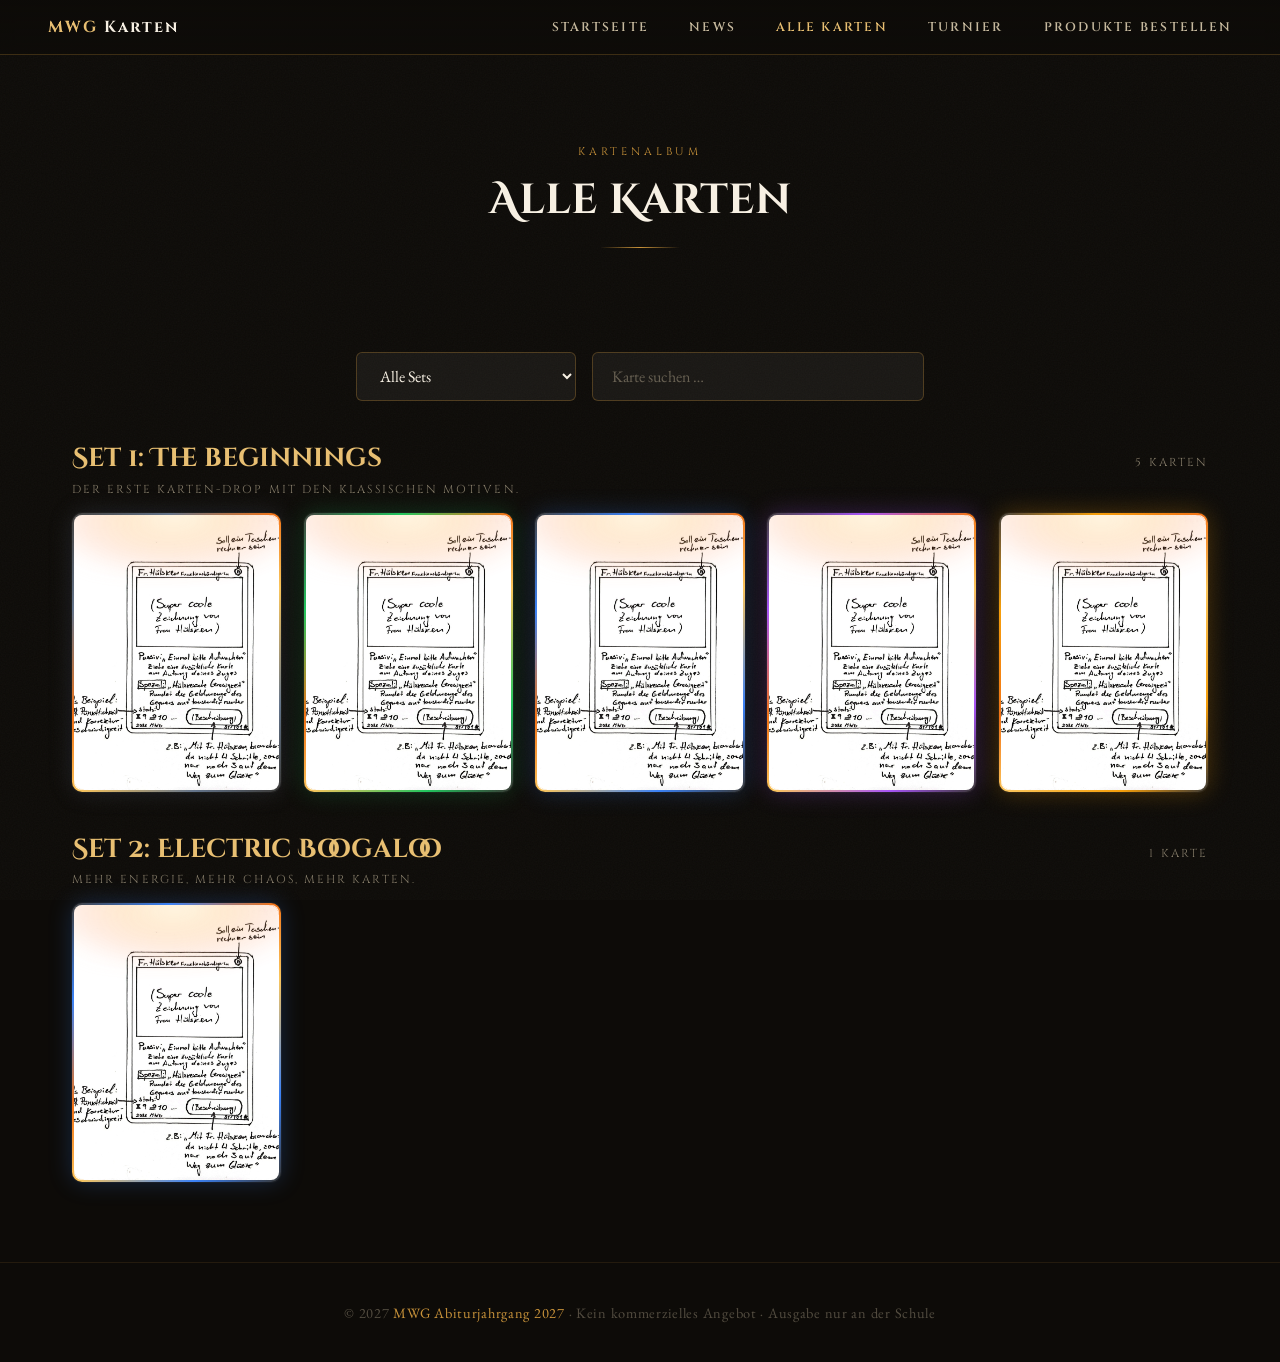
==== cards.html @ cc14313a "Split the page into multiple files" ====
<!DOCTYPE html>
<html lang="de">
<head>
  <meta charset="UTF-8" />
  <meta name="viewport" content="width=device-width, initial-scale=1.0" />
  <title>Alle Karten | Das MWG Sammelkarten-Spiel</title>
  <link rel="preconnect" href="https://fonts.googleapis.com" />
  <link href="https://fonts.googleapis.com/css2?family=Cinzel+Decorative:wght@700;900&family=Cinzel:wght@400;600;700&family=EB+Garamond:ital,wght@0,400;0,500;1,400&display=swap" rel="stylesheet" />
  <link rel="stylesheet" href="site.css" />
</head>
<body data-page="cards">
<nav>
  <a class="nav-logo" href="#" onclick="showPage('home')">MWG <span>Karten</span></a>
  <div class="nav-links">
    <a onclick="showPage('home')" id="nav-home">Startseite</a>
    <a onclick="showPage('news')" id="nav-news">News</a>
    <a onclick="showPage('cards')" id="nav-cards" class="active">Alle Karten</a>
    <a onclick="showPage('tournament')" id="nav-tournament">Turnier</a>
    <a onclick="showPage('order')" id="nav-order">Produkte bestellen</a>
  </div>
</nav>

<div class="page visible" id="page-cards">
  <div class="cards-header">
    <p class="section-label">Kartenalbum</p>
    <h2 class="section-title">Alle Karten</h2>
    <div class="section-rule"></div>
  </div>

  <div class="cards-search-row">
    <select class="cards-filter-select" id="cardCollectionFilter" onchange="filterCards()">
      <option value="all">Alle Sets</option>
    </select>
    <input class="cards-search-input" type="text" id="cardSearch" placeholder="Karte suchen …" oninput="filterCards()" />
  </div>

  <div class="cards-gallery" id="cardsGrid">
    <!-- Cards injected by JS -->
  </div>

  <div class="cards-placeholder" id="cardsPlaceholder" style="display:none;">
    <div class="big-icon">🔍</div>
    <p>Keine Karten gefunden</p>
    <small>Versuch einen anderen Suchbegriff.</small>
  </div>
</div>

<footer>
  <p>© 2027 <span>MWG Abiturjahrgang 2027</span> · Kein kommerzielles Angebot · Ausgabe nur an der Schule</p>
</footer>
<script src="site.js"></script>
</body>
</html>
---- site.css ----
﻿/* ÔöÇÔöÇ CSS Variables ÔöÇÔöÇÔöÇÔöÇÔöÇÔöÇÔöÇÔöÇÔöÇÔöÇÔöÇÔöÇÔöÇÔöÇÔöÇÔöÇÔöÇÔöÇÔöÇÔöÇÔöÇÔöÇÔöÇÔöÇÔöÇÔöÇÔöÇÔöÇÔöÇÔöÇÔöÇÔöÇÔöÇÔöÇÔöÇ */
    :root {
      --gold:        #c9933a;
      --gold-light:  #e8bf72;
      --gold-pale:   #f5e6c4;
      --ink:         #0d0b08;
      --parchment:   #f7f0e3;
      --parchment-2: #ede3cc;
      --crimson:     #7a1a2e;
      --forest:      #1a3d2b;
      --slate:       #2c2a26;
      --shadow:      rgba(13,11,8,.55);
      --radius:      6px;
      --tournament-box-width: clamp(230px, 26vw, 340px);
    }

    /* ÔöÇÔöÇ Reset ÔöÇÔöÇÔöÇÔöÇÔöÇÔöÇÔöÇÔöÇÔöÇÔöÇÔöÇÔöÇÔöÇÔöÇÔöÇÔöÇÔöÇÔöÇÔöÇÔöÇÔöÇÔöÇÔöÇÔöÇÔöÇÔöÇÔöÇÔöÇÔöÇÔöÇÔöÇÔöÇÔöÇÔöÇÔöÇÔöÇÔöÇÔöÇÔöÇÔöÇÔöÇÔöÇÔöÇ */
    *, *::before, *::after { box-sizing: border-box; margin: 0; padding: 0; }
    html { scroll-behavior: smooth; }
    body {
      font-family: 'EB Garamond', Georgia, serif;
      background: var(--ink);
      color: var(--parchment);
      overflow-x: hidden;
      min-height: 100vh;
    }

    /* ÔöÇÔöÇ Noise texture overlay ÔöÇÔöÇÔöÇÔöÇÔöÇÔöÇÔöÇÔöÇÔöÇÔöÇÔöÇÔöÇÔöÇÔöÇÔöÇÔöÇÔöÇÔöÇÔöÇÔöÇÔöÇÔöÇÔöÇÔöÇÔöÇÔöÇÔöÇ */
    body::before {
      content: '';
      position: fixed; inset: 0; z-index: 0;
      background-image: url("data:image/svg+xml,%3Csvg xmlns='http://www.w3.org/2000/svg' width='300' height='300'%3E%3Cfilter id='n'%3E%3CfeTurbulence type='fractalNoise' baseFrequency='.75' numOctaves='4' stitchTiles='stitch'/%3E%3C/filter%3E%3Crect width='300' height='300' filter='url(%23n)' opacity='.035'/%3E%3C/svg%3E");
      pointer-events: none;
    }

    /* ÔöÇÔöÇ Nav ÔöÇÔöÇÔöÇÔöÇÔöÇÔöÇÔöÇÔöÇÔöÇÔöÇÔöÇÔöÇÔöÇÔöÇÔöÇÔöÇÔöÇÔöÇÔöÇÔöÇÔöÇÔöÇÔöÇÔöÇÔöÇÔöÇÔöÇÔöÇÔöÇÔöÇÔöÇÔöÇÔöÇÔöÇÔöÇÔöÇÔöÇÔöÇÔöÇÔöÇÔöÇÔöÇÔöÇÔöÇÔöÇ */
    nav {
      position: fixed; top: 0; left: 0; right: 0; z-index: 100;
      display: flex; align-items: center; justify-content: space-between;
      padding: 1rem 3rem;
      background: linear-gradient(to bottom, rgba(13,11,8,.96), rgba(13,11,8,.7));
      backdrop-filter: blur(8px);
      border-bottom: 1px solid rgba(201,147,58,.25);
    }
    .nav-logo {
      font-family: 'Cinzel', serif;
      font-size: 1rem; font-weight: 700;
      color: var(--gold-light);
      letter-spacing: .12em;
      text-decoration: none;
    }
    .nav-logo span { color: var(--parchment); }
    .nav-links { display: flex; gap: 2.5rem; }
    .nav-links a {
      font-family: 'Cinzel', serif;
      font-size: .78rem; font-weight: 600;
      letter-spacing: .18em; text-transform: uppercase;
      color: var(--gold-pale);
      text-decoration: none;
      opacity: .8;
      transition: opacity .2s, color .2s;
      cursor: pointer;
    }
    .nav-links a:hover, .nav-links a.active { opacity: 1; color: var(--gold-light); }

    /* ÔöÇÔöÇ Pages ÔöÇÔöÇÔöÇÔöÇÔöÇÔöÇÔöÇÔöÇÔöÇÔöÇÔöÇÔöÇÔöÇÔöÇÔöÇÔöÇÔöÇÔöÇÔöÇÔöÇÔöÇÔöÇÔöÇÔöÇÔöÇÔöÇÔöÇÔöÇÔöÇÔöÇÔöÇÔöÇÔöÇÔöÇÔöÇÔöÇÔöÇÔöÇÔöÇÔöÇÔöÇÔöÇÔöÇ */
    .page { display: none; min-height: 100vh; padding-top: 80px; position: relative; z-index: 1; }
    .page.visible { display: block; }

    /* ÔòÉÔòÉ HOME PAGE ÔòÉÔòÉÔòÉÔòÉÔòÉÔòÉÔòÉÔòÉÔòÉÔòÉÔòÉÔòÉÔòÉÔòÉÔòÉÔòÉÔòÉÔòÉÔòÉÔòÉÔòÉÔòÉÔòÉÔòÉÔòÉÔòÉÔòÉÔòÉÔòÉÔòÉÔòÉÔòÉÔòÉÔòÉÔòÉÔòÉÔòÉÔòÉÔòÉÔòÉ */

    /* Hero */
    .hero {
      position: relative;
      min-height: 92vh;
      display: flex; flex-direction: column;
      align-items: center; justify-content: center;
      text-align: center;
      padding: 4rem 2rem 6rem;
      overflow: hidden;
    }
    .hero-bg {
      position: absolute; inset: 0;
      background:
        radial-gradient(ellipse 80% 60% at 50% 40%, rgba(122,26,46,.28) 0%, transparent 70%),
        radial-gradient(ellipse 60% 80% at 20% 80%, rgba(26,61,43,.3) 0%, transparent 60%),
        radial-gradient(ellipse 50% 50% at 80% 20%, rgba(201,147,58,.12) 0%, transparent 55%),
        linear-gradient(160deg, #0f0d0a 0%, #1a1510 50%, #0a0c0f 100%);
    }
    .hero-ornament {
      position: absolute;
      width: 600px; height: 600px;
      border: 1px solid rgba(201,147,58,.08);
      border-radius: 50%;
      top: 50%; left: 50%;
      transform: translate(-50%,-50%);
      animation: spin 60s linear infinite;
    }
    .hero-ornament::after {
      content: '';
      position: absolute; inset: 30px;
      border: 1px solid rgba(201,147,58,.05);
      border-radius: 50%;
      animation: spin 40s linear infinite reverse;
    }
    @keyframes spin { to { transform: translate(-50%,-50%) rotate(360deg); } }

    .hero-content { position: relative; z-index: 2; max-width: 820px; }
    .hero-eyebrow {
      font-family: 'Cinzel', serif;
      font-size: .72rem; letter-spacing: .35em; text-transform: uppercase;
      color: var(--gold);
      margin-bottom: 1.5rem;
      opacity: 0; animation: fadeUp .8s .2s forwards;
    }
    .hero-title {
      font-family: 'Cinzel Decorative', serif;
      font-size: clamp(2.4rem, 6vw, 4.8rem);
      font-weight: 900;
      line-height: 1.1;
      color: var(--parchment);
      text-shadow: 0 2px 40px rgba(201,147,58,.35);
      opacity: 0; animation: fadeUp .9s .4s forwards;
    }
    .hero-title em {
      font-style: normal;
      background: linear-gradient(135deg, var(--gold) 0%, var(--gold-light) 50%, var(--gold) 100%);
      -webkit-background-clip: text; -webkit-text-fill-color: transparent;
      background-clip: text;
    }
    .hero-divider {
      width: 120px; height: 1px;
      background: linear-gradient(to right, transparent, var(--gold), transparent);
      margin: 1.8rem auto;
      opacity: 0; animation: fadeUp .7s .6s forwards;
    }
    .hero-sub {
      font-size: clamp(1.1rem, 2vw, 1.35rem);
      line-height: 1.75;
      color: var(--gold-pale);
      opacity: 0; animation: fadeUp .8s .75s forwards;
      max-width: 600px; margin: 0 auto;
    }
    .hero-cta-row {
      display: flex; gap: 1.2rem; justify-content: center; flex-wrap: wrap;
      margin-top: 2.8rem;
      opacity: 0; animation: fadeUp .8s .95s forwards;
    }

    @keyframes fadeUp {
      from { opacity: 0; transform: translateY(22px); }
      to   { opacity: 1; transform: translateY(0); }
    }

    /* Buttons */
    .btn {
      font-family: 'Cinzel', serif;
      font-size: .78rem; letter-spacing: .18em; text-transform: uppercase;
      font-weight: 700;
      padding: .9rem 2.2rem;
      border: none; cursor: pointer;
      border-radius: var(--radius);
      text-decoration: none;
      transition: transform .2s, box-shadow .2s, background .2s;
      display: inline-flex; align-items: center; gap: .5rem;
    }
    .btn-primary {
      background: linear-gradient(135deg, var(--gold) 0%, #a8762a 100%);
      color: var(--ink);
      box-shadow: 0 4px 20px rgba(201,147,58,.4);
    }
    .btn-primary:hover {
      transform: translateY(-2px);
      box-shadow: 0 8px 32px rgba(201,147,58,.55);
      background: linear-gradient(135deg, var(--gold-light) 0%, var(--gold) 100%);
    }
    .btn-outline {
      background: transparent;
      color: var(--gold-pale);
      border: 1px solid rgba(201,147,58,.45);
      box-shadow: inset 0 0 0 0 rgba(201,147,58,.1);
    }
    .btn-outline:hover {
      transform: translateY(-2px);
      border-color: var(--gold);
      color: var(--gold-light);
      box-shadow: 0 4px 16px rgba(201,147,58,.2);
    }

    /* Feature cards */
    .section { padding: 6rem 2rem; max-width: 1100px; margin: 0 auto; }
    .section-label {
      font-family: 'Cinzel', serif;
      font-size: .68rem; letter-spacing: .35em; text-transform: uppercase;
      color: var(--gold); margin-bottom: .8rem; text-align: center;
    }
    .section-title {
      font-family: 'Cinzel Decorative', serif;
      font-size: clamp(1.6rem, 3.5vw, 2.6rem);
      text-align: center; color: var(--parchment);
      margin-bottom: .5rem;
    }
    .section-rule {
      width: 80px; height: 1px;
      background: linear-gradient(to right, transparent, var(--gold), transparent);
      margin: 1.2rem auto 3rem;
    }

    .features-grid {
      display: grid;
      grid-template-columns: repeat(auto-fit, minmax(260px, 1fr));
      gap: 1.5rem;
    }
    .feature-card {
      background: linear-gradient(145deg, rgba(255,255,255,.04), rgba(255,255,255,.01));
      border: 1px solid rgba(201,147,58,.15);
      border-radius: 10px;
      padding: 2rem 1.8rem;
      transition: border-color .3s, transform .3s, box-shadow .3s;
    }
    .feature-card:hover {
      border-color: rgba(201,147,58,.4);
      transform: translateY(-4px);
      box-shadow: 0 12px 40px rgba(0,0,0,.4);
    }
    .feature-icon {
      font-size: 2rem; margin-bottom: 1rem;
    }
    .feature-card h3 {
      font-family: 'Cinzel', serif;
      font-size: 1rem; font-weight: 700;
      color: var(--gold-light);
      margin-bottom: .6rem; letter-spacing: .04em;
    }
    .feature-card p {
      font-size: 1rem; line-height: 1.7;
      color: rgba(245,230,196,.75);
    }

    /* About strip */
    .about-strip {
      background: linear-gradient(135deg, rgba(122,26,46,.15), rgba(26,61,43,.15));
      border-top: 1px solid rgba(201,147,58,.12);
      border-bottom: 1px solid rgba(201,147,58,.12);
      padding: 5rem 2rem;
    }
    .about-inner {
      max-width: 820px; margin: 0 auto; text-align: center;
    }
    .about-inner p {
      font-size: 1.2rem; line-height: 1.85;
      color: var(--gold-pale);
      margin-bottom: 1.2rem;
    }
    .about-inner p strong {
      color: var(--gold-light); font-weight: 500;
    }

    /* News teaser */
    .news-teaser {
      max-width: 1100px;
      margin: 0 auto;
      padding: 1rem 2rem 1.75rem;
    }
    .news-teaser-card {
      border: 1px solid rgba(201,147,58,.18);
      border-radius: 18px;
      background: linear-gradient(135deg, rgba(255,255,255,.05), rgba(255,255,255,.02));
      box-shadow: 0 18px 44px rgba(0,0,0,.22);
      padding: 1.4rem 1.35rem;
      display: grid;
      gap: .85rem;
    }
    .news-teaser-head {
      display: flex;
      justify-content: space-between;
      gap: 1rem;
      align-items: baseline;
      flex-wrap: wrap;
    }
    .news-teaser-kicker,
    .news-post-kicker {
      font-family: 'Cinzel', serif;
      font-size: .68rem;
      letter-spacing: .32em;
      text-transform: uppercase;
      color: var(--gold);
    }
    .news-teaser-title,
    .news-page-title {
      font-family: 'Cinzel Decorative', serif;
      color: var(--gold-light);
      font-size: clamp(1.2rem, 2vw, 1.9rem);
    }
    .news-teaser-summary,
    .news-post-excerpt {
      color: rgba(245,230,196,.72);
      line-height: 1.7;
      font-size: 1rem;
    }

    /* News page */
    .news-page {
      max-width: 1100px;
      margin: 0 auto;
      padding: 4rem 2rem 6rem;
    }

    #page-home .section:first-of-type {
      padding-top: 3rem;
    }
    .news-page-intro {
      max-width: 760px;
      margin: 0 auto 1.5rem;
      text-align: center;
      color: rgba(245,230,196,.74);
      font-size: 1.08rem;
      line-height: 1.75;
    }
    .news-grid {
      display: grid;
      gap: 1.25rem;
    }
    .news-article {
      background: linear-gradient(155deg, rgba(13,11,8,.98), rgba(26,21,16,.94));
      border: 1px solid rgba(201,147,58,.18);
      border-radius: 18px;
      padding: 1.35rem;
      box-shadow: 0 18px 50px rgba(0,0,0,.28);
      display: grid;
      gap: .9rem;
    }
    .news-article-header {
      display: flex;
      justify-content: space-between;
      gap: 1rem;
      flex-wrap: wrap;
      align-items: baseline;
    }
    .news-article-title {
      font-family: 'Cinzel Decorative', serif;
      color: var(--gold-light);
      font-size: clamp(1.3rem, 2.2vw, 2rem);
    }
    .news-article-meta {
      font-family: 'Cinzel', serif;
      font-size: .68rem;
      letter-spacing: .18em;
      text-transform: uppercase;
      color: rgba(245,230,196,.5);
    }
    .news-article-body {
      color: rgba(245,230,196,.86);
      line-height: 1.8;
      font-size: 1.04rem;
    }
    .news-article-body h1,
    .news-article-body h2,
    .news-article-body h3,
    .news-article-body h4 {
      font-family: 'Cinzel', serif;
      color: var(--gold-light);
      margin: 1rem 0 .45rem;
      line-height: 1.25;
    }
    .news-article-body h1 { font-size: 1.8rem; }
    .news-article-body h2 { font-size: 1.45rem; }
    .news-article-body h3 { font-size: 1.2rem; }
    .news-article-body p { margin: .75rem 0; }
    .news-article-body ul,
    .news-article-body ol {
      margin: .75rem 0 .75rem 1.4rem;
      padding-left: .3rem;
    }
    .news-article-body li { margin: .35rem 0; }
    .news-article-body a { color: var(--gold-light); }
    .news-article-body blockquote {
      margin: 1rem 0;
      padding: .85rem 1rem;
      border-left: 3px solid var(--gold);
      background: rgba(255,255,255,.04);
      color: rgba(245,230,196,.82);
    }
    .news-article-body pre {
      margin: 1rem 0;
      padding: 1rem;
      overflow-x: auto;
      border-radius: 12px;
      background: rgba(0,0,0,.34);
      border: 1px solid rgba(201,147,58,.16);
    }
    .news-article-body code {
      font-family: 'Courier New', monospace;
      font-size: .95em;
      color: #ffd98f;
    }
    .news-article-body pre code { color: inherit; }
    .news-empty {
      text-align: center;
      padding: 3rem 1rem;
      color: rgba(245,230,196,.45);
    }
    .news-empty .big-icon { font-size: 3.5rem; margin-bottom: .85rem; }
    .news-empty p {
      font-family: 'Cinzel', serif;
      font-size: .85rem;
      letter-spacing: .15em;
      text-transform: uppercase;
    }

    /* Booster preview */
    .booster-preview {
      display: flex; align-items: center; justify-content: center; gap: 3rem;
      flex-wrap: wrap; margin-top: 2rem;
    }
    .booster-card-preview {
      width: 120px; height: 168px;
      border-radius: 10px;
      background: linear-gradient(145deg, #1e1a14, #2a2318);
      border: 2px solid var(--gold);
      box-shadow: 0 8px 32px rgba(201,147,58,.25), 0 2px 8px rgba(0,0,0,.6);
      display: flex; flex-direction: column;
      align-items: center; justify-content: center;
      position: relative; overflow: hidden;
      transition: transform .3s;
    }
    .booster-card-preview:hover { transform: rotate(-3deg) scale(1.06); }
    .booster-card-preview:nth-child(2) { transform: rotate(2deg); }
    .booster-card-preview:nth-child(2):hover { transform: rotate(-1deg) scale(1.06); }
    .booster-card-preview:nth-child(3) { transform: rotate(-1.5deg); }
    .booster-card-preview:nth-child(3):hover { transform: rotate(2deg) scale(1.06); }
    .card-shine {
      position: absolute; inset: 0;
      background: linear-gradient(135deg, rgba(201,147,58,.08) 0%, transparent 50%, rgba(201,147,58,.06) 100%);
    }
    .card-symbol { font-size: 2.8rem; z-index: 1; }
    .card-label {
      font-family: 'Cinzel', serif;
      font-size: .55rem; letter-spacing: .15em; text-transform: uppercase;
      color: var(--gold); z-index: 1; margin-top: .5rem;
    }
    .card-corner {
      position: absolute; top: 8px; left: 10px;
      font-family: 'Cinzel', serif; font-size: .6rem;
      color: var(--gold-light);
    }

    /* ÔòÉÔòÉ CARDS PAGE ÔòÉÔòÉÔòÉÔòÉÔòÉÔòÉÔòÉÔòÉÔòÉÔòÉÔòÉÔòÉÔòÉÔòÉÔòÉÔòÉÔòÉÔòÉÔòÉÔòÉÔòÉÔòÉÔòÉÔòÉÔòÉÔòÉÔòÉÔòÉÔòÉÔòÉÔòÉÔòÉÔòÉÔòÉÔòÉÔòÉÔòÉÔòÉ */
    .cards-header {
      text-align: center; padding: 4rem 2rem 2rem;
    }
    .cards-search-row {
      display: flex; justify-content: center; gap: 1rem;
      margin: 1.5rem auto 2.5rem; flex-wrap: wrap; max-width: 600px; padding: 0 1rem;
    }
    .cards-filter-select {
      min-width: 220px;
      background: rgba(255,255,255,.05);
      border: 1px solid rgba(201,147,58,.3);
      border-radius: var(--radius);
      color: var(--parchment);
      font-family: 'EB Garamond', serif;
      font-size: 1rem;
      padding: .75rem 1.2rem;
      outline: none;
      transition: border-color .2s;
    }
    .cards-filter-select:focus { border-color: var(--gold); }
    .cards-filter-select option { background: #1a1510; color: var(--parchment); }

    .cards-gallery {
      display: grid;
      gap: 2.5rem;
      padding: 0 2rem 5rem;
      max-width: 1200px; margin: 0 auto;
    }

    .card-collection {
      display: grid;
      gap: 1rem;
    }

    .card-collection-header {
      display: flex;
      justify-content: space-between;
      gap: 1rem;
      align-items: baseline;
      flex-wrap: wrap;
    }

    .card-collection-title {
      font-family: 'Cinzel Decorative', serif;
      font-size: clamp(1.25rem, 2vw, 1.8rem);
      color: var(--gold-light);
    }

    .card-collection-count {
      font-family: 'Cinzel', serif;
      font-size: .72rem;
      letter-spacing: .18em;
      text-transform: uppercase;
      color: rgba(245,230,196,.5);
    }

    .card-collection-grid {
      display: grid;
      grid-template-columns: repeat(auto-fill, minmax(180px, 1fr));
      gap: 1.4rem;
    }

    /* ÔòÉÔòÉ TOURNAMENT PAGE ÔòÉÔòÉÔòÉÔòÉÔòÉÔòÉÔòÉÔòÉÔòÉÔòÉÔòÉÔòÉÔòÉÔòÉÔòÉÔòÉÔòÉÔòÉÔòÉÔòÉÔòÉÔòÉÔòÉÔòÉÔòÉÔòÉÔòÉÔòÉÔòÉÔòÉÔòÉÔòÉ */
    .tournament-page {
      max-width: 1200px;
      margin: 0 auto;
      padding: 4rem 2rem 6rem;
    }

    .tournament-description {
      text-align: center;
      font-size: 1.15rem;
      line-height: 1.7;
      color: rgba(245,230,196,.78);
      max-width: 760px;
      margin: 0 auto 1.4rem;
    }

    .tournament-coming-soon {
      width: fit-content;
      margin: 0 auto 1.35rem;
      padding: .55rem 1rem;
      border-radius: 999px;
      border: 1px solid rgba(201,147,58,.32);
      background: linear-gradient(135deg, rgba(122,26,46,.22), rgba(201,147,58,.18));
      color: var(--gold-pale);
      font-family: 'Cinzel', serif;
      font-size: .72rem;
      letter-spacing: .22em;
      text-transform: uppercase;
      box-shadow: 0 0 24px rgba(201,147,58,.14);
    }

    .tournament-prize-ladder {
      margin: 0 auto 1.8rem;
      padding: 1rem;
      width: 100%;
      box-sizing: border-box;
      border-radius: 18px;
      border: 1px solid rgba(201,147,58,.18);
      background: linear-gradient(135deg, rgba(255,255,255,.05), rgba(255,255,255,.02));
      box-shadow: 0 18px 44px rgba(0,0,0,.22);
    }

    .tournament-prize-title {
      font-family: 'Cinzel', serif;
      font-size: .72rem;
      letter-spacing: .24em;
      text-transform: uppercase;
      color: var(--gold);
      margin-bottom: .85rem;
      text-align: center;
    }

    .tournament-prize-grid {
      display: grid;
      grid-template-columns: repeat(auto-fit, minmax(var(--tournament-box-width), 1fr));
      gap: .75rem;
      justify-items: center;
    }

    .tournament-prize-card {
      position: relative;
      box-sizing: border-box;
      width: 100%;
      max-width: var(--tournament-box-width);
      padding: .8rem .9rem;
      border-radius: 14px;
      border: 1px solid rgba(201,147,58,.18);
      background:
        radial-gradient(circle at top right, rgba(255,201,94,.16), transparent 48%),
        linear-gradient(155deg, rgba(13,11,8,.95), rgba(26,21,16,.92));
      box-shadow: inset 0 0 0 1px rgba(255,255,255,.03);
    }

    .tournament-prize-card::after {
      content: '';
      position: absolute;
      inset: 0;
      border-radius: inherit;
      pointer-events: none;
      background: linear-gradient(135deg, rgba(255,255,255,.08), transparent 35%, rgba(255,120,20,.16));
      opacity: .7;
    }

    .tournament-prize-place {
      position: relative;
      z-index: 1;
      font-family: 'Cinzel', serif;
      font-size: .62rem;
      letter-spacing: .18em;
      text-transform: uppercase;
      color: rgba(245,230,196,.55);
      margin-bottom: .45rem;
    }

    .tournament-prize-reward {
      position: relative;
      z-index: 1;
      color: var(--gold-light);
      font-size: 1rem;
      line-height: 1.45;
    }

    .tournament-graphic {
      position: relative;
      margin: 0 auto 1.8rem;
      padding: 1rem;
      border-radius: 18px;
      border: 1px solid rgba(201,147,58,.18);
      background: linear-gradient(135deg, rgba(255,255,255,.04), rgba(255,255,255,.015));
      overflow: auto;
      box-shadow: 0 18px 44px rgba(0,0,0,.22);
    }

    /* Bracket layout */
    .bracket-wrapper { padding: .6rem 0; }
    .bracket-columns { display: grid; grid-auto-flow: column; grid-auto-columns: minmax(var(--tournament-box-width), 1fr); gap: 1rem; align-items: start; }
    .bracket-column { display: flex; flex-direction: column; gap: 1rem; }
    .bracket-column .tournament-graphic-stage-label { margin-bottom: .4rem; display:block; }
    .bracket-match { position: relative; background: linear-gradient(155deg, rgba(13,11,8,.96), rgba(26,21,16,.96)); border: 1px solid rgba(201,147,58,.12); border-radius: 10px; padding: .45rem; box-sizing: border-box; width: 100%; max-width: var(--tournament-box-width); }
    .bracket-match-label { font-size: .68rem; color: rgba(245,230,196,.45); margin-bottom: .35rem; }
    .bracket-team { display:flex; justify-content:space-between; gap: .6rem; padding: .28rem .4rem; border-top: 1px dashed rgba(255,255,255,.03); }
    .bracket-team:first-of-type { border-top: none; }
    .bracket-team span:first-child { color: var(--gold-pale); }
    .bracket-team span:last-child { color: rgba(245,230,196,.45); font-size:.78rem; }
    /* simple connector line to next column */
    .bracket-column:not(:last-child) .bracket-match::after { content: ''; position: absolute; right: -24px; top: 50%; transform: translateY(-50%); width: 20px; height: 2px; background: rgba(255,201,94,.45); }

    /* enforce uniform width for matches in stage lists as well */
    .tournament-match, .bracket-match { box-sizing: border-box; width: 100%; max-width: var(--tournament-box-width); }

    .tournament-graphic svg {
      display: block;
      min-width: 920px;
      width: 100%;
      height: auto;
    }

    .tournament-graphic-stage-label {
      font-family: 'Cinzel', serif;
      font-size: 11px;
      letter-spacing: .2em;
      text-transform: uppercase;
      fill: rgba(245,230,196,.75);
    }

    .tournament-graphic-node {
      fill: rgba(13,11,8,.95);
      stroke: rgba(201,147,58,.35);
      stroke-width: 1.5;
    }

    .tournament-graphic-node--final {
      fill: rgba(122,26,46,.22);
      stroke: rgba(255,201,94,.55);
    }

    .tournament-graphic-node-title {
      font-family: 'Cinzel Decorative', serif;
      font-size: 13px;
      fill: var(--gold-light);
    }

    .tournament-graphic-node-subtitle {
      font-family: 'EB Garamond', serif;
      font-size: 11px;
      fill: rgba(245,230,196,.72);
    }

    .tournament-graphic-link {
      stroke: rgba(255,201,94,.65);
      stroke-width: 2.5;
      fill: none;
    }

    .tournament-graphic-glow {
      stroke: rgba(255,160,42,.28);
      stroke-width: 8;
      fill: none;
      filter: blur(1px);
    }

    .tournament-graphic-track {
      stroke: rgba(255,255,255,.06);
      stroke-width: 1;
    }

    .tournament-board {
      display: grid;
      gap: 1rem;
      padding-bottom: .4rem;
    }

    .tournament-board::-webkit-scrollbar { height: 10px; }
    .tournament-board::-webkit-scrollbar-track { background: rgba(255,255,255,.05); border-radius: 999px; }
    .tournament-board::-webkit-scrollbar-thumb { background: rgba(201,147,58,.45); border-radius: 999px; }

    .tournament-stage {
      position: relative;
      background: linear-gradient(155deg, rgba(13,11,8,.98), rgba(26,21,16,.94));
      border: 1px solid rgba(201,147,58,.2);
      border-radius: 16px;
      padding: 1.15rem;
      box-shadow: 0 18px 50px rgba(0,0,0,.32);
      display: grid;
      gap: .95rem;
    }

    .tournament-stage::before {
      content: '';
      position: absolute;
      inset: 0;
      border-radius: inherit;
      padding: 1px;
      background: linear-gradient(135deg, rgba(255,255,255,.18), rgba(255,255,255,0) 30%, rgba(255,122,24,.55) 60%, rgba(255,255,255,.12));
      -webkit-mask: linear-gradient(#fff 0 0) padding-box, linear-gradient(#fff 0 0);
      mask: linear-gradient(#fff 0 0) padding-box, linear-gradient(#fff 0 0);
      -webkit-mask-composite: xor;
      mask-composite: exclude;
      pointer-events: none;
      opacity: .9;
    }

    .tournament-stage-header {
      display: flex;
      justify-content: space-between;
      gap: 1rem;
      align-items: flex-start;
    }

    .tournament-stage-kicker {
      font-family: 'Cinzel', serif;
      font-size: .68rem;
      letter-spacing: .28em;
      text-transform: uppercase;
      color: var(--gold);
      margin-bottom: .4rem;
    }

    .tournament-stage-title {
      font-family: 'Cinzel Decorative', serif;
      font-size: clamp(1.2rem, 2vw, 1.7rem);
      color: var(--gold-light);
    }

    .tournament-stage-pill {
      flex-shrink: 0;
      align-self: center;
      padding: .32rem .62rem;
      border-radius: 999px;
      border: 1px solid rgba(201,147,58,.26);
      background: rgba(255,255,255,.04);
      color: var(--gold-pale);
      font-family: 'Cinzel', serif;
      font-size: .62rem;
      letter-spacing: .16em;
      text-transform: uppercase;
    }

    .tournament-stage-grid {
      display: grid;
      grid-template-columns: repeat(auto-fit, minmax(240px, 1fr));
      gap: 1rem;
    }

    .tournament-stage-description {
      font-size: 1rem;
      line-height: 1.65;
      color: rgba(245,230,196,.68);
    }

    .tournament-participants {
      display: flex;
      flex-wrap: wrap;
      gap: .45rem;
    }

    .tournament-participant {
      border: 1px solid rgba(201,147,58,.2);
      border-radius: 999px;
      padding: .3rem .7rem;
      background: rgba(255,255,255,.03);
      color: var(--parchment);
      font-size: .95rem;
      line-height: 1.3;
    }

    .tournament-matches {
      display: grid;
      gap: .75rem;
      justify-items: center;
    }

    .tournament-match {
      position: relative;
      padding: .85rem .9rem;
      border-radius: 12px;
      border: 1px solid rgba(201,147,58,.16);
      background: linear-gradient(135deg, rgba(255,255,255,.04), rgba(255,255,255,.02));
      overflow: hidden;
    }

    .tournament-match::before {
      content: '';
      position: absolute;
      inset: auto -12% -45% -12%;
      height: 120%;
      background: radial-gradient(circle at 50% 0%, rgba(255,201,94,.18), transparent 62%);
      pointer-events: none;
      opacity: .75;
    }

    .tournament-match-label {
      font-family: 'Cinzel', serif;
      font-size: .62rem;
      letter-spacing: .2em;
      text-transform: uppercase;
      color: rgba(245,230,196,.5);
      margin-bottom: .45rem;
      position: relative;
      z-index: 1;
    }

    .tournament-match-teams {
      display: grid;
      gap: .45rem;
      position: relative;
      z-index: 1;
    }

    .tournament-match-team {
      display: flex;
      justify-content: space-between;
      gap: .75rem;
      align-items: center;
      font-size: 1rem;
      color: var(--gold-pale);
    }

    .tournament-match-team span:last-child {
      font-family: 'Cinzel', serif;
      font-size: .62rem;
      letter-spacing: .16em;
      text-transform: uppercase;
      color: rgba(245,230,196,.45);
    }

    .tournament-graphic-wrap {
      margin-bottom: 1.2rem;
    }

    .tournament-empty {
      text-align: center;
      padding: 3rem 1rem;
      color: rgba(245,230,196,.45);
    }

    .tournament-empty .big-icon {
      font-size: 3.5rem;
      margin-bottom: .85rem;
    }

    .tournament-empty p {
      font-family: 'Cinzel', serif;
      font-size: .85rem;
      letter-spacing: .15em;
      text-transform: uppercase;
    }

    .tournament-empty small {
      font-family: 'EB Garamond', serif;
      font-size: 1rem;
      letter-spacing: 0;
      text-transform: none;
      display: block;
      margin-top: .5rem;
      color: rgba(245,230,196,.35);
    }
    .cards-search-input {
      flex: 1; min-width: 200px;
      background: rgba(255,255,255,.05);
      border: 1px solid rgba(201,147,58,.3);
      border-radius: var(--radius);
      color: var(--parchment);
      font-family: 'EB Garamond', serif;
      font-size: 1rem;
      padding: .75rem 1.2rem;
      outline: none;
      transition: border-color .2s;
    }
    .cards-search-input:focus { border-color: var(--gold); }
    .cards-search-input::placeholder { color: rgba(245,230,196,.35); }

    .cards-grid {
      display: grid;
      grid-template-columns: repeat(auto-fill, minmax(180px, 1fr));
      gap: 1.4rem;
      padding: 0 2rem 5rem;
      max-width: 1200px; margin: 0 auto;
    }
    .card-item {
      position: relative;
      border-radius: 10px;
      overflow: hidden;
      border: 2px solid transparent;
      aspect-ratio: 3/4;
      background: rgba(255,255,255,.03);
      cursor: pointer;
      transition: transform .3s, filter .3s;
      background:
        linear-gradient(180deg, rgba(255,255,255,.08), rgba(255,255,255,.02)) padding-box,
        linear-gradient(135deg,
          rgba(255,255,255,.22) 0%,
          var(--rarity-color, rgba(201,147,58,.9)) 20%,
          rgba(255,122,24,.95) 42%,
          rgba(255,201,94,.98) 58%,
          var(--rarity-color, rgba(201,147,58,.9)) 82%,
          rgba(255,255,255,.18) 100%) border-box;
      box-shadow:
        0 0 0 1px rgba(255,255,255,.04),
        0 0 24px var(--rarity-glow, rgba(201,147,58,.15)),
        inset 0 0 18px rgba(255,255,255,.04);
    }
    .card-item:hover {
      transform: translateY(-6px) scale(1.02);
      filter: saturate(1.06);
      box-shadow:
        0 20px 56px rgba(0,0,0,.7),
        0 0 36px var(--rarity-glow, rgba(201,147,58,.28)),
        0 0 66px var(--rarity-glow, rgba(201,147,58,.18));
    }
    .card-item::before {
      content: '';
      position: absolute;
      inset: -18% -10% auto -10%;
      height: 42%;
      border-radius: inherit;
      background:
        radial-gradient(ellipse at center, rgba(255,236,183,.42) 0%, rgba(255,160,42,.28) 30%, rgba(255,85,0,.14) 56%, transparent 78%),
        radial-gradient(ellipse at 35% 70%, rgba(255,255,255,.18) 0%, transparent 40%),
        radial-gradient(ellipse at 65% 65%, rgba(255,255,255,.12) 0%, transparent 36%);
      filter: blur(10px);
      opacity: .82;
      pointer-events: none;
      transform: translateY(-8%) scale(1.02);
      animation: flameFlicker 2.6s ease-in-out infinite;
    }
    .card-item::after {
      content: '';
      position: absolute;
      inset: 0;
      border-radius: inherit;
      padding: 2px;
      background:
        linear-gradient(135deg,
          rgba(255,255,255,.15) 0%,
          rgba(255,255,255,0) 12%,
          rgba(255,255,255,.4) 24%,
          rgba(255,120,20,.92) 42%,
          rgba(255,206,105,.96) 55%,
          rgba(255,120,20,.92) 70%,
          rgba(255,255,255,.22) 88%,
          rgba(255,255,255,.12) 100%) border-box;
      mask:
        linear-gradient(#fff 0 0) padding-box,
        linear-gradient(#fff 0 0);
      -webkit-mask:
        linear-gradient(#fff 0 0) padding-box,
        linear-gradient(#fff 0 0);
      -webkit-mask-composite: xor;
      mask-composite: exclude;
      opacity: .92;
      pointer-events: none;
      transition: opacity .3s;
      animation: flameBorder 4.2s linear infinite;
    }
    .card-item:hover::after {
      opacity: 1;
    }

    @keyframes flameFlicker {
      0%, 100% { transform: translateY(-8%) scale(1.02); opacity: .76; }
      20% { transform: translateY(-10%) scale(1.04) skewX(-1deg); opacity: .88; }
      50% { transform: translateY(-6%) scale(1.01) skewX(1deg); opacity: .82; }
      70% { transform: translateY(-9%) scale(1.05); opacity: .92; }
    }

    @keyframes flameBorder {
      0% { filter: hue-rotate(0deg) saturate(1.2); }
      100% { filter: hue-rotate(12deg) saturate(1.35); }
    }
    .card-item img {
      width: 100%; height: 100%; object-fit: cover; display: block;
    }
    .card-item-label {
      position: absolute; bottom: 0; left: 0; right: 0;
      background: linear-gradient(to top, rgba(13,11,8,.92), transparent);
      padding: 1.2rem .8rem .6rem;
      font-family: 'Cinzel', serif;
      font-size: .7rem; letter-spacing: .1em;
      color: var(--gold-pale);
      text-align: center;
      transform: translateY(100%);
      transition: transform .3s;
    }
    .card-item:hover .card-item-label { transform: translateY(0); }

    .card-item-name {
      display: block;
    }

    .card-item-rarity {
      display: inline-flex;
      align-items: center;
      justify-content: center;
      margin-top: .35rem;
      padding: .25rem .45rem;
      border-radius: 999px;
      border: 1px solid var(--rarity-color, rgba(201,147,58,.25));
      background: rgba(10,8,5,.72);
      font-size: .62rem;
      letter-spacing: .12em;
      text-transform: uppercase;
      color: var(--rarity-color, var(--gold-light));
      box-shadow:
        0 0 12px var(--rarity-glow, rgba(201,147,58,.18)),
        inset 0 0 10px rgba(255,255,255,.04);
    }

    .cards-placeholder {
      text-align: center;
      padding: 5rem 2rem;
      color: rgba(245,230,196,.4);
    }
    .cards-placeholder .big-icon { font-size: 4rem; margin-bottom: 1rem; }
    .cards-placeholder p {
      font-family: 'Cinzel', serif;
      font-size: .85rem; letter-spacing: .15em; text-transform: uppercase;
    }
    .cards-placeholder small {
      font-family: 'EB Garamond', serif;
      font-size: 1rem; letter-spacing: 0; text-transform: none;
      display: block; margin-top: .5rem;
      color: rgba(245,230,196,.35);
    }

    /* Lightbox */
    .lightbox {
      display: none; position: fixed; inset: 0; z-index: 999;
      background: rgba(0,0,0,.85); backdrop-filter: blur(6px);
      align-items: center; justify-content: center;
    }
    .lightbox.open { display: flex; }
    .lightbox-img {
      max-width: min(90vw, 460px);
      max-height: 90vh;
      border-radius: 12px;
      border: 2px solid var(--gold);
      box-shadow: 0 24px 80px rgba(0,0,0,.8), 0 0 40px rgba(201,147,58,.2);
    }
    .lightbox-close {
      position: absolute; top: 2rem; right: 2rem;
      font-size: 2rem; color: var(--gold-pale);
      cursor: pointer; background: none; border: none;
      transition: color .2s;
    }
    .lightbox-close:hover { color: var(--gold); }

    /* ÔòÉÔòÉ ORDER PAGE ÔòÉÔòÉÔòÉÔòÉÔòÉÔòÉÔòÉÔòÉÔòÉÔòÉÔòÉÔòÉÔòÉÔòÉÔòÉÔòÉÔòÉÔòÉÔòÉÔòÉÔòÉÔòÉÔòÉÔòÉÔòÉÔòÉÔòÉÔòÉÔòÉÔòÉÔòÉÔòÉÔòÉÔòÉÔòÉÔòÉÔòÉÔòÉ */
    .order-page {
      max-width: 1080px; margin: 0 auto;
      padding: 4rem 2rem 6rem;
    }
    .order-layout {
      display: grid;
      grid-template-columns: 1fr;
      gap: 1.4rem;
      margin-bottom: 1.4rem;
    }
    .order-card {
      background: linear-gradient(135deg, rgba(255,255,255,.05), rgba(255,255,255,.02));
      border: 1px solid rgba(201,147,58,.24);
      border-radius: 16px;
      padding: 1.4rem;
      box-shadow: 0 18px 50px rgba(0,0,0,.2);
    }
    .order-card-title {
      font-family: 'Cinzel', serif;
      font-size: .82rem;
      letter-spacing: .2em;
      text-transform: uppercase;
      color: var(--gold-light);
      margin-bottom: .9rem;
    }
    .order-card-subtitle {
      color: rgba(245,230,196,.58);
      font-size: .98rem;
      line-height: 1.6;
    }
    .order-notice {
      background: linear-gradient(135deg, rgba(122,26,46,.18), rgba(26,61,43,.18));
      border: 1px solid rgba(201,147,58,.25);
      border-radius: 12px;
      padding: 1.25rem 1.35rem;
      display: flex; gap: 1rem; align-items: flex-start;
    }
    .order-notice-icon { font-size: 1.6rem; flex-shrink: 0; }
    .order-notice p {
      font-size: 1.05rem; line-height: 1.7;
      color: var(--gold-pale);
    }
    .order-notice strong { color: var(--gold-light); }

    .product-picker {
      background: linear-gradient(135deg, rgba(255,255,255,.05), rgba(255,255,255,.02));
      border: 1px solid rgba(201,147,58,.25);
      border-radius: 10px;
      padding: 1.1rem 1.2rem;
      display: grid;
      gap: .45rem;
    }
    .product-picker-title {
      font-family: 'Cinzel', serif;
      font-size: .72rem;
      letter-spacing: .2em;
      text-transform: uppercase;
      color: var(--gold);
    }
    .product-picker-description {
      font-size: 1rem;
      line-height: 1.6;
      color: rgba(245,230,196,.72);
    }
    .product-picker-meta {
      font-size: .95rem;
      color: rgba(245,230,196,.5);
    }

    .order-box-stack {
      display: grid;
      gap: 1rem;
    }

    .product-shelf-shell {
      background: linear-gradient(135deg, rgba(255,255,255,.05), rgba(255,255,255,.02));
      border: 1px solid rgba(201,147,58,.22);
      border-radius: 14px;
      padding: 1rem;
      box-shadow: 0 18px 50px rgba(0,0,0,.25);
    }

    .product-shelf-head {
      display: flex;
      justify-content: space-between;
      gap: 1rem;
      align-items: flex-end;
      margin-bottom: .9rem;
      flex-wrap: wrap;
    }

    .product-shelf-head h3 {
      font-family: 'Cinzel', serif;
      font-size: .9rem;
      letter-spacing: .2em;
      text-transform: uppercase;
      color: var(--gold-light);
    }

    .product-shelf-head p {
      font-size: .98rem;
      color: rgba(245,230,196,.55);
      max-width: 440px;
      line-height: 1.5;
    }

    .product-shelf {
      display: grid;
      grid-auto-flow: column;
      grid-auto-columns: minmax(250px, 1fr);
      gap: .9rem;
      overflow-x: auto;
      padding-bottom: .4rem;
      scroll-snap-type: x proximity;
      scrollbar-color: rgba(201,147,58,.45) rgba(255,255,255,.05);
    }

    .product-shelf::-webkit-scrollbar { height: 10px; }
    .product-shelf::-webkit-scrollbar-track { background: rgba(255,255,255,.05); border-radius: 999px; }
    .product-shelf::-webkit-scrollbar-thumb { background: rgba(201,147,58,.45); border-radius: 999px; }

    .product-card {
      scroll-snap-align: start;
      background: linear-gradient(155deg, rgba(13,11,8,.96), rgba(26,21,16,.96));
      border: 1px solid rgba(201,147,58,.18);
      border-radius: 14px;
      padding: 1rem;
      display: grid;
      gap: .85rem;
      min-height: 100%;
    }

    .product-card.selected {
      border-color: rgba(201,147,58,.55);
      box-shadow: 0 0 0 1px rgba(201,147,58,.08), 0 18px 40px rgba(0,0,0,.32);
    }

    .product-card-top {
      display: flex;
      justify-content: space-between;
      gap: .8rem;
      align-items: flex-start;
    }

    .product-card-name {
      font-family: 'Cinzel', serif;
      font-size: .95rem;
      font-weight: 700;
      color: var(--gold-light);
      margin-bottom: .35rem;
    }

    .product-card-description {
      font-size: .98rem;
      line-height: 1.6;
      color: rgba(245,230,196,.7);
    }

    .product-card-meta {
      font-size: .88rem;
      color: rgba(245,230,196,.45);
      line-height: 1.5;
    }

    .product-card-price {
      font-size: .92rem;
      color: var(--gold-light);
      line-height: 1.5;
      margin-top: .2rem;
    }

    .product-card-badge {
      font-family: 'Cinzel', serif;
      font-size: .62rem;
      letter-spacing: .16em;
      text-transform: uppercase;
      color: var(--gold);
      border: 1px solid rgba(201,147,58,.25);
      border-radius: 999px;
      padding: .35rem .55rem;
      white-space: nowrap;
    }

    .product-card-footer {
      display: flex;
      align-items: center;
      justify-content: space-between;
      gap: .8rem;
      flex-wrap: wrap;
    }

    .quantity-pill {
      display: inline-flex;
      align-items: center;
      gap: .75rem;
      border-radius: 999px;
      padding: .35rem .55rem;
      border: 1px solid rgba(201,147,58,.2);
      background: rgba(255,255,255,.03);
    }

    .quantity-pill button {
      width: 34px;
      height: 34px;
      border-radius: 50%;
      border: 1px solid rgba(201,147,58,.35);
      background: rgba(201,147,58,.14);
      color: var(--gold-light);
      font-size: 1.2rem;
      font-weight: 700;
      cursor: pointer;
    }

    .quantity-pill button:hover {
      background: rgba(201,147,58,.28);
    }

    .quantity-pill span {
      min-width: 2rem;
      text-align: center;
      font-family: 'Cinzel Decorative', serif;
      font-size: 1.15rem;
      color: var(--gold-light);
    }

    .selected-summary {
      margin-top: 1rem;
      background: rgba(255,255,255,.03);
      border: 1px solid rgba(201,147,58,.16);
      border-radius: 12px;
      padding: 1rem;
      display: grid;
      gap: .9rem;
    }

    .selected-summary-head {
      display: flex;
      justify-content: space-between;
      gap: 1rem;
      align-items: center;
      flex-wrap: wrap;
    }

    .selected-summary-head h3 {
      font-family: 'Cinzel', serif;
      font-size: .82rem;
      letter-spacing: .18em;
      text-transform: uppercase;
      color: var(--gold);
    }

    .selected-summary-head p {
      color: rgba(245,230,196,.45);
      font-size: .95rem;
    }

    .selected-items {
      display: grid;
      gap: .65rem;
    }

    .selected-items.empty {
      color: rgba(245,230,196,.45);
      font-size: 1rem;
      line-height: 1.6;
    }

    .selected-item {
      display: flex;
      justify-content: space-between;
      gap: .75rem;
      align-items: baseline;
      padding: .6rem .75rem;
      border-radius: 10px;
      background: rgba(0,0,0,.16);
      border: 1px solid rgba(201,147,58,.08);
    }

    .selected-item strong {
      display: block;
      color: var(--gold-light);
      font-family: 'Cinzel', serif;
      font-size: .88rem;
      margin-bottom: .2rem;
    }

    .selected-item span {
      color: rgba(245,230,196,.62);
      font-size: .96rem;
    }

    .selected-item-count {
      white-space: nowrap;
      font-family: 'Cinzel Decorative', serif;
      color: var(--gold-light);
      font-size: 1.1rem;
    }

    .selected-total {
      display: flex;
      justify-content: space-between;
      gap: 1rem;
      align-items: center;
      padding-top: .2rem;
      border-top: 1px solid rgba(201,147,58,.12);
      font-size: 1rem;
      color: rgba(245,230,196,.7);
    }

    .selected-total strong {
      color: var(--gold-light);
      font-family: 'Cinzel', serif;
      letter-spacing: .08em;
    }

    .selected-total-amount {
      font-family: 'Cinzel Decorative', serif;
      font-size: 1.05rem;
      color: var(--gold-light);
    }

    .order-note-inline {
      font-size: .98rem;
      color: rgba(245,230,196,.58);
      line-height: 1.6;
    }

    .order-form { display: flex; flex-direction: column; gap: 1.6rem; }
    .form-group { display: flex; flex-direction: column; gap: .5rem; }
    .form-label {
      font-family: 'Cinzel', serif;
      font-size: .72rem; letter-spacing: .2em; text-transform: uppercase;
      color: var(--gold);
    }
    .form-input, .form-select, .form-textarea {
      background: rgba(255,255,255,.05);
      border: 1px solid rgba(201,147,58,.25);
      border-radius: var(--radius);
      color: var(--parchment);
      font-family: 'EB Garamond', serif;
      font-size: 1.05rem;
      padding: .85rem 1.2rem;
      outline: none;
      transition: border-color .2s, background .2s;
      width: 100%;
    }
    .form-input:focus, .form-select:focus, .form-textarea:focus {
      border-color: var(--gold);
      background: rgba(255,255,255,.08);
    }
    .form-select option { background: #1a1510; color: var(--parchment); }
    .form-textarea { resize: vertical; min-height: 100px; }

    /* Status message */
    .form-status {
      padding: 1.2rem 1.5rem;
      border-radius: var(--radius);
      font-size: 1.05rem; line-height: 1.6;
      display: none;
    }
    .form-status.success {
      display: block;
      background: rgba(26,61,43,.3);
      border: 1px solid rgba(100,200,120,.3);
      color: #a8d8b0;
    }
    .form-status.error {
      display: block;
      background: rgba(122,26,46,.3);
      border: 1px solid rgba(200,80,80,.3);
      color: #e8a0a0;
    }

    /* Footer */
    footer {
      position: relative; z-index: 1;
      border-top: 1px solid rgba(201,147,58,.12);
      padding: 2.5rem 2rem;
      text-align: center;
    }
    footer p {
      font-size: .9rem;
      color: rgba(245,230,196,.3);
      letter-spacing: .05em;
    }
    footer span { color: var(--gold); }

    /* Responsive */
    @media (max-width: 680px) {
      :root {
        --tournament-box-width: min(100%, 100%);
      }

      nav {
        padding: .75rem 1rem;
        flex-direction: column;
        gap: .75rem;
        align-items: flex-start;
      }

      .nav-links {
        width: 100%;
        gap: .65rem;
        flex-wrap: wrap;
      }

      .nav-links a {
        font-size: .68rem;
        letter-spacing: .1em;
      }

      .page { padding-top: 122px; }
      .hero { min-height: auto; padding: 2.8rem 1rem 4rem; }
      .hero-content { max-width: 100%; }
      .hero-title { font-size: clamp(2rem, 11vw, 3.1rem); }
      .hero-sub { font-size: 1rem; line-height: 1.6; }
      .hero-cta-row { gap: .75rem; }
      .btn { width: 100%; justify-content: center; }

      .section { padding: 4rem 1rem; }
      .features-grid { grid-template-columns: 1fr; }
      .feature-card { padding: 1.4rem 1.15rem; }

      .cards-header { padding: 3rem 1rem 1rem; }
      .cards-search-row { margin: 1rem auto 1.75rem; padding: 0 .8rem; }
      .cards-gallery { padding: 0 1rem 4rem; gap: 1.5rem; }
      .card-collection-grid { grid-template-columns: repeat(auto-fill, minmax(130px, 1fr)); gap: .85rem; }
      .card-item-label { transform: translateY(0); padding-top: .9rem; }

      .tournament-page, .order-page { padding: 3rem 1rem 4rem; }
      .tournament-prize-ladder { padding: .85rem; }
      .tournament-prize-grid { grid-template-columns: 1fr; }
      .tournament-prize-card { max-width: none; }
      .tournament-graphic { padding: .8rem; }
      .bracket-columns { grid-auto-flow: row; grid-auto-columns: 1fr; }
      .bracket-match, .tournament-match { max-width: none; }
      .bracket-column:not(:last-child) .bracket-match::after { display: none; }
      .tournament-stage, .order-card, .product-shelf-shell { padding: 1rem; }
      .tournament-stage-header, .selected-summary-head, .product-shelf-head { align-items: flex-start; }
      .tournament-stage-grid { grid-template-columns: 1fr; }
      .tournament-participants { gap: .35rem; }
      .tournament-participant { padding: .25rem .6rem; font-size: .88rem; }
      .product-shelf { grid-auto-flow: row; grid-auto-columns: 1fr; }
      .product-card { width: 100%; }
      .product-card-top, .product-card-footer { flex-direction: column; align-items: stretch; }
      .quantity-pill { width: 100%; justify-content: space-between; }
      .quantity-pill button { width: 30px; height: 30px; }

      .lightbox-close { top: 1rem; right: 1rem; }
      .lightbox-img { max-width: 94vw; }
    }
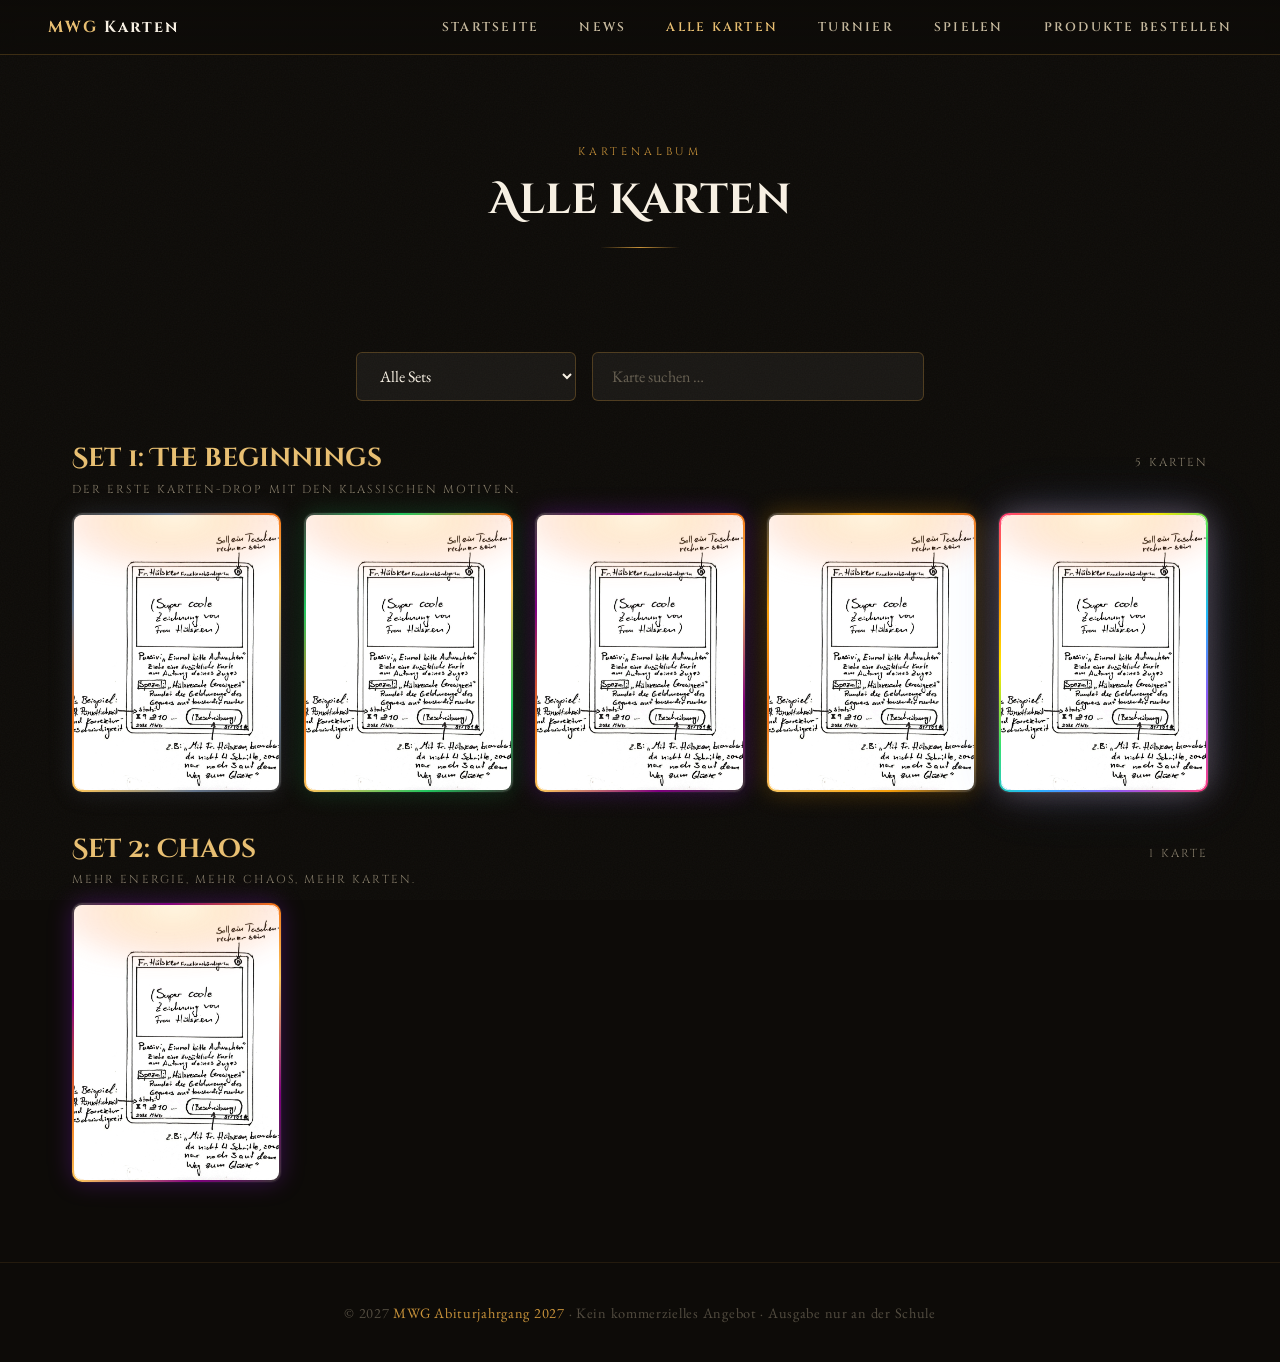
==== commit 47215b0a: "added game simulator" ====
--- a/cards.html
+++ b/cards.html
@@ -16,6 +16,7 @@
     <a onclick="showPage('news')" id="nav-news">News</a>
     <a onclick="showPage('cards')" id="nav-cards" class="active">Alle Karten</a>
     <a onclick="showPage('tournament')" id="nav-tournament">Turnier</a>
+    <a onclick="showPage('spielen')" id="nav-spielen">Spielen</a>
     <a onclick="showPage('order')" id="nav-order">Produkte bestellen</a>
   </div>
 </nav>
--- a/site.css
+++ b/site.css
@@ -1,46 +1,44 @@
-﻿/* ÔöÇÔöÇ CSS Variables ÔöÇÔöÇÔöÇÔöÇÔöÇÔöÇÔöÇÔöÇÔöÇÔöÇÔöÇÔöÇÔöÇÔöÇÔöÇÔöÇÔöÇÔöÇÔöÇÔöÇÔöÇÔöÇÔöÇÔöÇÔöÇÔöÇÔöÇÔöÇÔöÇÔöÇÔöÇÔöÇÔöÇÔöÇÔöÇ */
+/* CSS Variables */
     :root {
-      --gold:        #c9933a;
-      --gold-light:  #e8bf72;
-      --gold-pale:   #f5e6c4;
-      --ink:         #0d0b08;
-      --parchment:   #f7f0e3;
-      --parchment-2: #ede3cc;
-      --crimson:     #7a1a2e;
-      --forest:      #1a3d2b;
-      --slate:       #2c2a26;
-      --shadow:      rgba(13,11,8,.55);
-      --radius:      6px;
-      --tournament-box-width: clamp(230px, 26vw, 340px);
-    }
-
-    /* ÔöÇÔöÇ Reset ÔöÇÔöÇÔöÇÔöÇÔöÇÔöÇÔöÇÔöÇÔöÇÔöÇÔöÇÔöÇÔöÇÔöÇÔöÇÔöÇÔöÇÔöÇÔöÇÔöÇÔöÇÔöÇÔöÇÔöÇÔöÇÔöÇÔöÇÔöÇÔöÇÔöÇÔöÇÔöÇÔöÇÔöÇÔöÇÔöÇÔöÇÔöÇÔöÇÔöÇÔöÇÔöÇÔöÇ */
+      --gold:        #c9933a; /* Gold color */
+      --gold-light:  #e8bf72; /* Light gold color */
+      --gold-pale:   #f5e6c4; /* Pale gold color */
+      --ink:         #0d0b08; /* Ink color */
+      --parchment:   #f7f0e3; /* Parchment color */
+      --parchment-2: #ede3cc; /* Second parchment color */
+      --crimson:     #7a1a2e; /* Crimson color */
+      --forest:      #1a3d2b; /* Forest color */
+      --slate:       #2c2a26; /* Slate color */
+      --shadow:      rgba(13,11,8,.55); /* Shadow color */
+      --radius:      6px; /* Border radius */
+      --tournament-box-width: clamp(230px, 26vw, 340px); /* Tournament box width */
+    }
+
+    /* Reset */
     *, *::before, *::after { box-sizing: border-box; margin: 0; padding: 0; }
     html { scroll-behavior: smooth; }
     body {
-      font-family: 'EB Garamond', Georgia, serif;
-      background: var(--ink);
-      color: var(--parchment);
-      overflow-x: hidden;
-      min-height: 100vh;
-    }
-
-    /* ÔöÇÔöÇ Noise texture overlay ÔöÇÔöÇÔöÇÔöÇÔöÇÔöÇÔöÇÔöÇÔöÇÔöÇÔöÇÔöÇÔöÇÔöÇÔöÇÔöÇÔöÇÔöÇÔöÇÔöÇÔöÇÔöÇÔöÇÔöÇÔöÇÔöÇÔöÇ */
+      font-family: 'EB Garamond', Georgia, serif; /* Body font */
+      background: var(--ink); /* Background color */
+      color: var(--parchment); /* Text color */
+      overflow-x: hidden; /* Hide horizontal overflow */
+      min-height: 100vh; /* Minimum height */
+    }
+    /* Noise texture overlay */
     body::before {
-      content: '';
-      position: fixed; inset: 0; z-index: 0;
-      background-image: url("data:image/svg+xml,%3Csvg xmlns='http://www.w3.org/2000/svg' width='300' height='300'%3E%3Cfilter id='n'%3E%3CfeTurbulence type='fractalNoise' baseFrequency='.75' numOctaves='4' stitchTiles='stitch'/%3E%3C/filter%3E%3Crect width='300' height='300' filter='url(%23n)' opacity='.035'/%3E%3C/svg%3E");
-      pointer-events: none;
-    }
-
-    /* ÔöÇÔöÇ Nav ÔöÇÔöÇÔöÇÔöÇÔöÇÔöÇÔöÇÔöÇÔöÇÔöÇÔöÇÔöÇÔöÇÔöÇÔöÇÔöÇÔöÇÔöÇÔöÇÔöÇÔöÇÔöÇÔöÇÔöÇÔöÇÔöÇÔöÇÔöÇÔöÇÔöÇÔöÇÔöÇÔöÇÔöÇÔöÇÔöÇÔöÇÔöÇÔöÇÔöÇÔöÇÔöÇÔöÇÔöÇÔöÇ */
+      content: ''; /* Empty content */
+      position: fixed; inset: 0; z-index: 0; /* Fixed position */
+      background-image: url("data:image/svg+xml,%3Csvg xmlns='http://www.w3.org/2000/svg' width='300' height='300'%3E%3Cfilter id='n'%3E%3CfeTurbulence type='fractalNoise' baseFrequency='.75' numOctaves='4' stitchTiles='stitch'/%3E%3C/filter%3E%3Crect width='300' height='300' filter='url(%23n)' opacity='.035'/%3E%3C/svg%3E"); /* Background image */
+      pointer-events: none; /* Disable pointer events */
+    }
+    /* Nav */
     nav {
-      position: fixed; top: 0; left: 0; right: 0; z-index: 100;
-      display: flex; align-items: center; justify-content: space-between;
-      padding: 1rem 3rem;
-      background: linear-gradient(to bottom, rgba(13,11,8,.96), rgba(13,11,8,.7));
-      backdrop-filter: blur(8px);
-      border-bottom: 1px solid rgba(201,147,58,.25);
+      position: fixed; top: 0; left: 0; right: 0; z-index: 100; /* Fixed navigation */
+      display: flex; align-items: center; justify-content: space-between; /* Flexbox layout */
+      padding: 1rem 3rem; /* Padding */
+      background: linear-gradient(to bottom, rgba(13,11,8,.96), rgba(13,11,8,.7)); /* Background gradient */
+      backdrop-filter: blur(8px); /* Blur effect */
+      border-bottom: 1px solid rgba(201,147,58,.25); /* Bottom border */
     }
     .nav-logo {
       font-family: 'Cinzel', serif;
@@ -62,22 +60,19 @@
       cursor: pointer;
     }
     .nav-links a:hover, .nav-links a.active { opacity: 1; color: var(--gold-light); }
-
-    /* ÔöÇÔöÇ Pages ÔöÇÔöÇÔöÇÔöÇÔöÇÔöÇÔöÇÔöÇÔöÇÔöÇÔöÇÔöÇÔöÇÔöÇÔöÇÔöÇÔöÇÔöÇÔöÇÔöÇÔöÇÔöÇÔöÇÔöÇÔöÇÔöÇÔöÇÔöÇÔöÇÔöÇÔöÇÔöÇÔöÇÔöÇÔöÇÔöÇÔöÇÔöÇÔöÇÔöÇÔöÇÔöÇÔöÇ */
+    /* Pages */
     .page { display: none; min-height: 100vh; padding-top: 80px; position: relative; z-index: 1; }
-    .page.visible { display: block; }
-
-    /* ÔòÉÔòÉ HOME PAGE ÔòÉÔòÉÔòÉÔòÉÔòÉÔòÉÔòÉÔòÉÔòÉÔòÉÔòÉÔòÉÔòÉÔòÉÔòÉÔòÉÔòÉÔòÉÔòÉÔòÉÔòÉÔòÉÔòÉÔòÉÔòÉÔòÉÔòÉÔòÉÔòÉÔòÉÔòÉÔòÉÔòÉÔòÉÔòÉÔòÉÔòÉÔòÉÔòÉÔòÉ */
-
+    .page.visible { display: block; } /* Visible page */
+    /* Home page */
     /* Hero */
     .hero {
-      position: relative;
-      min-height: 92vh;
-      display: flex; flex-direction: column;
-      align-items: center; justify-content: center;
-      text-align: center;
-      padding: 4rem 2rem 6rem;
-      overflow: hidden;
+      position: relative; /* Relative positioning */
+      min-height: 92vh; /* Minimum height */
+      display: flex; flex-direction: column; /* Flexbox layout */
+      align-items: center; justify-content: center; /* Center alignment */
+      text-align: center; /* Center text */
+      padding: 4rem 2rem 6rem; /* Padding */
+      overflow: hidden; /* Hide overflow */
     }
     .hero-bg {
       position: absolute; inset: 0;
@@ -395,6 +390,36 @@
       color: #ffd98f;
     }
     .news-article-body pre code { color: inherit; }
+
+    .news-article-body .katex {
+      color: var(--gold-pale);
+      font-size: 1em;
+    }
+
+    .news-article-body .katex-display {
+      margin: 1rem 0;
+      overflow-x: auto;
+      overflow-y: hidden;
+      padding: .35rem 0;
+    }
+
+    .news-article-body .katex-display > .katex {
+      display: inline-block;
+      min-width: 100%;
+    }
+
+    .news-article-body .katex .mord,
+    .news-article-body .katex .mbin,
+    .news-article-body .katex .mrel,
+    .news-article-body .katex .mopen,
+    .news-article-body .katex .mclose,
+    .news-article-body .katex .mpunct,
+    .news-article-body .katex .minner,
+    .news-article-body .katex .frac-line,
+    .news-article-body .katex .mspace {
+      color: inherit;
+      border-color: currentColor;
+    }
     .news-empty {
       text-align: center;
       padding: 3rem 1rem;
@@ -444,8 +469,7 @@
       font-family: 'Cinzel', serif; font-size: .6rem;
       color: var(--gold-light);
     }
-
-    /* ÔòÉÔòÉ CARDS PAGE ÔòÉÔòÉÔòÉÔòÉÔòÉÔòÉÔòÉÔòÉÔòÉÔòÉÔòÉÔòÉÔòÉÔòÉÔòÉÔòÉÔòÉÔòÉÔòÉÔòÉÔòÉÔòÉÔòÉÔòÉÔòÉÔòÉÔòÉÔòÉÔòÉÔòÉÔòÉÔòÉÔòÉÔòÉÔòÉÔòÉÔòÉÔòÉ */
+    /* Cards page */
     .cards-header {
       text-align: center; padding: 4rem 2rem 2rem;
     }
@@ -508,7 +532,7 @@
       gap: 1.4rem;
     }
 
-    /* ÔòÉÔòÉ TOURNAMENT PAGE ÔòÉÔòÉÔòÉÔòÉÔòÉÔòÉÔòÉÔòÉÔòÉÔòÉÔòÉÔòÉÔòÉÔòÉÔòÉÔòÉÔòÉÔòÉÔòÉÔòÉÔòÉÔòÉÔòÉÔòÉÔòÉÔòÉÔòÉÔòÉÔòÉÔòÉÔòÉÔòÉ */
+    /* ������ TOURNAMENT PAGE ������������������������������������������������������������������������������������������������ */
     .tournament-page {
       max-width: 1200px;
       margin: 0 auto;
@@ -638,14 +662,18 @@
     /* enforce uniform width for matches in stage lists as well */
     .tournament-match, .bracket-match { box-sizing: border-box; width: 100%; max-width: var(--tournament-box-width); }
 
-    .tournament-graphic svg {
+    .tournament-graph-viewport {
+      overflow: auto;
+    }
+
+    .tournament-graph {
       display: block;
       min-width: 920px;
       width: 100%;
       height: auto;
     }
 
-    .tournament-graphic-stage-label {
+    .tournament-graph-stage-label {
       font-family: 'Cinzel', serif;
       font-size: 11px;
       letter-spacing: .2em;
@@ -653,51 +681,165 @@
       fill: rgba(245,230,196,.75);
     }
 
-    .tournament-graphic-node {
+    .tournament-graph-node rect {
       fill: rgba(13,11,8,.95);
       stroke: rgba(201,147,58,.35);
       stroke-width: 1.5;
     }
 
-    .tournament-graphic-node--final {
+    .tournament-graph-node--done rect {
+      fill: rgba(26,61,43,.42);
+      stroke: rgba(122, 207, 145, .9);
+      filter: drop-shadow(0 0 10px rgba(122, 207, 145, .18));
+    }
+
+    .tournament-graph-node--upcoming rect {
+      fill: rgba(201,147,58,.08);
+      stroke: rgba(255,201,94,.42);
+    }
+
+    .tournament-graph-node--next rect {
+      fill: rgba(59,130,246,.14);
+      stroke: rgba(96,165,250,.68);
+    }
+
+    .tournament-graph-node {
+      color: var(--gold-pale);
+    }
+
+    .tournament-graph-node--final rect {
       fill: rgba(122,26,46,.22);
       stroke: rgba(255,201,94,.55);
     }
 
-    .tournament-graphic-node-title {
+    .tournament-graph-node-title {
       font-family: 'Cinzel Decorative', serif;
       font-size: 13px;
       fill: var(--gold-light);
     }
 
-    .tournament-graphic-node-subtitle {
+    .tournament-graph-node-subtitle {
       font-family: 'EB Garamond', serif;
       font-size: 11px;
       fill: rgba(245,230,196,.72);
     }
 
-    .tournament-graphic-link {
+    .tournament-graph-node-status,
+    .tournament-graph-node-footer {
+      font-family: 'Cinzel', serif;
+      letter-spacing: .14em;
+      text-transform: uppercase;
+      font-size: 9px;
+      fill: rgba(245,230,196,.58);
+    }
+
+    .tournament-graph-node--upcoming .tournament-graph-node-status {
+      fill: var(--gold-light);
+    }
+
+    .tournament-graph-node--next .tournament-graph-node-status {
+      fill: #93c5fd;
+    }
+
+    .tournament-graph-node-footer {
+      fill: #fff2cc;
+      font-weight: 700;
+    }
+
+    .tournament-graph-link {
       stroke: rgba(255,201,94,.65);
       stroke-width: 2.5;
       fill: none;
-    }
-
-    .tournament-graphic-glow {
+      stroke-linecap: round;
+      stroke-linejoin: round;
+    }
+
+    .tournament-graph-link--glow {
       stroke: rgba(255,160,42,.28);
       stroke-width: 8;
       fill: none;
       filter: blur(1px);
-    }
-
-    .tournament-graphic-track {
-      stroke: rgba(255,255,255,.06);
-      stroke-width: 1;
+      stroke-linecap: round;
+      stroke-linejoin: round;
     }
 
     .tournament-board {
       display: grid;
       gap: 1rem;
       padding-bottom: .4rem;
+    }
+
+    .tournament-match-head {
+      display: flex;
+      justify-content: space-between;
+      align-items: baseline;
+      gap: .75rem;
+    }
+
+    .tournament-match-status {
+      font-family: 'Cinzel', serif;
+      font-size: .62rem;
+      letter-spacing: .18em;
+      text-transform: uppercase;
+      color: rgba(245,230,196,.56);
+      padding: .18rem .45rem;
+      border-radius: 999px;
+      border: 1px solid rgba(201,147,58,.22);
+      background: rgba(255,255,255,.03);
+      white-space: nowrap;
+    }
+
+    .tournament-match--done .tournament-match-status {
+      color: #d2ffe0;
+      border-color: rgba(122,207,145,.7);
+      background: rgba(26,61,43,.4);
+      box-shadow: 0 0 0 1px rgba(122,207,145,.1), 0 0 18px rgba(122,207,145,.1);
+    }
+
+    .tournament-match--upcoming .tournament-match-status,
+    .tournament-match--next .tournament-match-status {
+      border-color: rgba(255,201,94,.38);
+      background: rgba(201,147,58,.12);
+    }
+
+    .tournament-match--upcoming .tournament-match-status {
+      color: var(--gold-light);
+      background: rgba(201,147,58,.08);
+      opacity: .85;
+    }
+
+    .tournament-match--next .tournament-match-status {
+      color: #bfdbfe;
+      border-color: rgba(96,165,250,.42);
+      background: rgba(59,130,246,.14);
+    }
+
+    .tournament-match-winner {
+      margin-top: .6rem;
+      padding-top: .55rem;
+      border-top: 1px solid rgba(201,147,58,.12);
+      color: #fff2cc;
+      font-size: .98rem;
+      line-height: 1.45;
+      font-weight: 700;
+      background: linear-gradient(90deg, rgba(201,147,58,.12), transparent 72%);
+      border-radius: 10px;
+      padding-left: .65rem;
+      padding-right: .65rem;
+    }
+
+    .tournament-match--done .tournament-match-winner {
+      color: #ddffe7;
+      background: linear-gradient(90deg, rgba(26,61,43,.34), transparent 72%);
+    }
+
+    .tournament-match--upcoming .tournament-match-winner,
+    .tournament-match--next .tournament-match-winner {
+      color: inherit;
+    }
+
+    .tournament-match--next .tournament-match-winner {
+      color: #bfdbfe;
     }
 
     .tournament-board::-webkit-scrollbar { height: 10px; }
@@ -987,6 +1129,49 @@
       opacity: 1;
     }
 
+    .card-item[data-rarity="Full Art"] {
+      background:
+        linear-gradient(180deg, rgba(255,255,255,.08), rgba(255,255,255,.02)) padding-box,
+        linear-gradient(135deg,
+          #ff3d81 0%,
+          #ff8a00 16%,
+          #ffe600 32%,
+          #35e06f 48%,
+          #23b7ff 64%,
+          #8b5cf6 80%,
+          #ff3d81 100%) border-box;
+      box-shadow:
+        0 0 0 1px rgba(255,255,255,.08),
+        0 0 28px rgba(255,255,255,.18),
+        0 0 42px rgba(255,102,196,.18),
+        0 0 60px rgba(35,183,255,.16),
+        inset 0 0 18px rgba(255,255,255,.06);
+      animation: rainbowGlow 4.8s linear infinite;
+    }
+
+    .card-item[data-rarity="Full Art"]::after {
+      background:
+        linear-gradient(135deg,
+          #ff3d81 0%,
+          #ff8a00 14%,
+          #ffe600 28%,
+          #35e06f 42%,
+          #23b7ff 56%,
+          #8b5cf6 70%,
+          #ff3d81 100%) border-box;
+      animation: rainbowBorder 4.8s linear infinite;
+      opacity: .98;
+    }
+
+    .card-item[data-rarity="Full Art"] .card-item-rarity {
+      color: #fefefe;
+      border-color: rgba(255,255,255,.25);
+      box-shadow:
+        0 0 12px rgba(255,255,255,.12),
+        0 0 22px rgba(255,102,196,.12),
+        inset 0 0 10px rgba(255,255,255,.04);
+    }
+
     @keyframes flameFlicker {
       0%, 100% { transform: translateY(-8%) scale(1.02); opacity: .76; }
       20% { transform: translateY(-10%) scale(1.04) skewX(-1deg); opacity: .88; }
@@ -997,6 +1182,62 @@
     @keyframes flameBorder {
       0% { filter: hue-rotate(0deg) saturate(1.2); }
       100% { filter: hue-rotate(12deg) saturate(1.35); }
+    }
+
+    @keyframes rainbowBorder {
+      0% { filter: hue-rotate(0deg) saturate(1.35); }
+      100% { filter: hue-rotate(360deg) saturate(1.35); }
+    }
+
+    @keyframes rainbowGlow {
+      0% {
+        box-shadow:
+          0 0 0 1px rgba(255,255,255,.08),
+          0 0 28px rgba(255, 61, 129, .22),
+          0 0 42px rgba(255, 138, 0, .18),
+          0 0 60px rgba(255, 230, 0, .14),
+          inset 0 0 18px rgba(255,255,255,.06);
+      }
+      20% {
+        box-shadow:
+          0 0 0 1px rgba(255,255,255,.08),
+          0 0 28px rgba(255, 138, 0, .22),
+          0 0 42px rgba(255, 230, 0, .18),
+          0 0 60px rgba(53, 224, 111, .14),
+          inset 0 0 18px rgba(255,255,255,.06);
+      }
+      40% {
+        box-shadow:
+          0 0 0 1px rgba(255,255,255,.08),
+          0 0 28px rgba(255, 230, 0, .22),
+          0 0 42px rgba(53, 224, 111, .18),
+          0 0 60px rgba(35, 183, 255, .14),
+          inset 0 0 18px rgba(255,255,255,.06);
+      }
+      60% {
+        box-shadow:
+          0 0 0 1px rgba(255,255,255,.08),
+          0 0 28px rgba(53, 224, 111, .22),
+          0 0 42px rgba(35, 183, 255, .18),
+          0 0 60px rgba(139, 92, 246, .14),
+          inset 0 0 18px rgba(255,255,255,.06);
+      }
+      80% {
+        box-shadow:
+          0 0 0 1px rgba(255,255,255,.08),
+          0 0 28px rgba(35, 183, 255, .22),
+          0 0 42px rgba(139, 92, 246, .18),
+          0 0 60px rgba(255, 61, 129, .14),
+          inset 0 0 18px rgba(255,255,255,.06);
+      }
+      100% {
+        box-shadow:
+          0 0 0 1px rgba(255,255,255,.08),
+          0 0 28px rgba(255, 61, 129, .22),
+          0 0 42px rgba(255, 138, 0, .18),
+          0 0 60px rgba(255, 230, 0, .14),
+          inset 0 0 18px rgba(255,255,255,.06);
+      }
     }
     .card-item img {
       width: 100%; height: 100%; object-fit: cover; display: block;
@@ -1075,7 +1316,7 @@
     }
     .lightbox-close:hover { color: var(--gold); }
 
-    /* ÔòÉÔòÉ ORDER PAGE ÔòÉÔòÉÔòÉÔòÉÔòÉÔòÉÔòÉÔòÉÔòÉÔòÉÔòÉÔòÉÔòÉÔòÉÔòÉÔòÉÔòÉÔòÉÔòÉÔòÉÔòÉÔòÉÔòÉÔòÉÔòÉÔòÉÔòÉÔòÉÔòÉÔòÉÔòÉÔòÉÔòÉÔòÉÔòÉÔòÉÔòÉÔòÉ */
+    /* ������ ORDER PAGE ������������������������������������������������������������������������������������������������������������������ */
     .order-page {
       max-width: 1080px; margin: 0 auto;
       padding: 4rem 2rem 6rem;
@@ -1449,6 +1690,633 @@
       color: #e8a0a0;
     }
 
+    /* Playing helper page */
+    .spielen-page {
+      max-width: 1180px;
+      margin: 0 auto;
+      padding: 4rem 2rem 6rem;
+      display: grid;
+      gap: 1.35rem;
+    }
+
+    .spielen-intro {
+      max-width: 860px;
+      margin: 0 auto;
+      text-align: center;
+      font-size: 1.08rem;
+      line-height: 1.75;
+      color: rgba(245,230,196,.74);
+    }
+
+    .spielen-overview {
+      display: grid;
+      grid-template-columns: minmax(0, 1.25fr) auto;
+      gap: 1rem;
+      align-items: stretch;
+    }
+
+    .spielen-turn-panel,
+    .spielen-summary-card,
+    .spielen-section {
+      background: linear-gradient(155deg, rgba(13,11,8,.98), rgba(26,21,16,.94));
+      border: 1px solid rgba(201,147,58,.2);
+      border-radius: 18px;
+      box-shadow: 0 18px 50px rgba(0,0,0,.32);
+    }
+
+    .spielen-turn-panel {
+      padding: 1.1rem 1.15rem;
+      display: grid;
+      gap: .55rem;
+    }
+
+    .spielen-turn-kicker,
+    .spielen-section-head h3,
+    .spielen-teacher-kicker,
+    .spielen-player-kicker {
+      font-family: 'Cinzel', serif;
+      font-size: .68rem;
+      letter-spacing: .28em;
+      text-transform: uppercase;
+      color: var(--gold);
+    }
+
+    .spielen-turn-name {
+      font-family: 'Cinzel Decorative', serif;
+      font-size: clamp(1.5rem, 3vw, 2.25rem);
+      color: var(--gold-light);
+      line-height: 1.15;
+    }
+
+    .spielen-turn-current {
+      width: fit-content;
+      padding: .26rem .58rem;
+      border-radius: 999px;
+      border: 1px solid rgba(201,147,58,.24);
+      background: rgba(201,147,58,.1);
+      color: var(--gold-pale);
+      font-family: 'Cinzel', serif;
+      font-size: .66rem;
+      letter-spacing: .2em;
+      text-transform: uppercase;
+    }
+
+    .spielen-turn-hint {
+      color: rgba(245,230,196,.62);
+      font-size: 1rem;
+      line-height: 1.55;
+    }
+
+    .spielen-turn-badge {
+      width: fit-content;
+      padding: .34rem .7rem;
+      border-radius: 999px;
+      border: 1px solid rgba(201,147,58,.24);
+      background: rgba(255,255,255,.04);
+      color: var(--gold-pale);
+      font-family: 'Cinzel', serif;
+      font-size: .64rem;
+      letter-spacing: .18em;
+      text-transform: uppercase;
+    }
+
+    .spielen-turn-actions {
+      display: grid;
+      gap: .75rem;
+      align-content: center;
+      justify-items: stretch;
+      min-width: 240px;
+    }
+
+    .spielen-turn-actions .btn {
+      width: 100%;
+      justify-content: center;
+    }
+
+    .spielen-summary-panel {
+      position: fixed;
+      inset: 0;
+      z-index: 250;
+      display: none;
+      place-items: center;
+      padding: 1rem;
+      background: rgba(13,11,8,.82);
+      backdrop-filter: blur(8px);
+    }
+
+    .spielen-summary-panel[hidden] {
+      display: none !important;
+    }
+
+    .spielen-summary-panel:not([hidden]) {
+      display: grid;
+    }
+
+    .spielen-summary-dialog {
+      width: min(100%, 1120px);
+      max-height: min(88vh, 980px);
+      overflow: auto;
+      background: linear-gradient(155deg, rgba(13,11,8,.99), rgba(26,21,16,.97));
+      border: 1px solid rgba(201,147,58,.24);
+      border-radius: 20px;
+      padding: 1.1rem;
+      box-shadow: 0 24px 80px rgba(0,0,0,.6);
+      display: grid;
+      gap: 1rem;
+    }
+
+    .spielen-summary-panel-head {
+      display: flex;
+      justify-content: space-between;
+      gap: 1rem;
+      align-items: flex-start;
+      flex-wrap: wrap;
+    }
+
+    .spielen-summary-close {
+      width: 42px;
+      height: 42px;
+      border-radius: 50%;
+      border: 1px solid rgba(201,147,58,.25);
+      background: rgba(255,255,255,.05);
+      color: var(--gold-light);
+      font-family: 'Cinzel', serif;
+      font-size: 1.5rem;
+      line-height: 1;
+      cursor: pointer;
+    }
+
+    .spielen-summary-close:hover {
+      border-color: rgba(201,147,58,.45);
+      background: rgba(201,147,58,.12);
+    }
+
+    .spielen-summary-total-strip {
+      display: grid;
+      grid-template-columns: repeat(3, minmax(0, 1fr));
+      gap: .75rem;
+    }
+
+    .spielen-summary-total-card {
+      padding: .9rem 1rem;
+      border-radius: 14px;
+      border: 1px solid rgba(201,147,58,.16);
+      background: rgba(255,255,255,.03);
+      display: grid;
+      gap: .3rem;
+    }
+
+    .spielen-summary-total-label {
+      font-family: 'Cinzel', serif;
+      font-size: .64rem;
+      letter-spacing: .2em;
+      text-transform: uppercase;
+      color: var(--gold);
+    }
+
+    .spielen-summary-total-card strong {
+      font-family: 'Cinzel Decorative', serif;
+      color: var(--gold-light);
+      font-size: clamp(1.2rem, 2vw, 1.7rem);
+    }
+
+    .spielen-summary-panel-kicker {
+      font-family: 'Cinzel', serif;
+      font-size: .66rem;
+      letter-spacing: .28em;
+      text-transform: uppercase;
+      color: var(--gold);
+      margin-bottom: .3rem;
+    }
+
+    .spielen-summary-panel h3 {
+      font-family: 'Cinzel Decorative', serif;
+      color: var(--gold-light);
+      font-size: clamp(1.2rem, 2vw, 1.7rem);
+    }
+
+    .spielen-summary-panel-note {
+      color: rgba(245,230,196,.58);
+      line-height: 1.5;
+      font-size: .98rem;
+      max-width: 520px;
+    }
+
+    .spielen-summary-list {
+      display: grid;
+      gap: .85rem;
+    }
+
+    .spielen-summary-turn {
+      border: 1px solid rgba(201,147,58,.16);
+      border-radius: 14px;
+      padding: .9rem;
+      background: rgba(255,255,255,.03);
+      display: grid;
+      gap: .8rem;
+    }
+
+    .spielen-summary-turn.is-current {
+      border-color: rgba(201,147,58,.45);
+      box-shadow: 0 0 0 1px rgba(201,147,58,.1), 0 0 18px rgba(201,147,58,.1);
+    }
+
+    .spielen-summary-turn-head {
+      display: flex;
+      justify-content: space-between;
+      gap: 1rem;
+      align-items: baseline;
+      flex-wrap: wrap;
+    }
+
+    .spielen-summary-turn-kicker {
+      font-family: 'Cinzel', serif;
+      font-size: .68rem;
+      letter-spacing: .22em;
+      text-transform: uppercase;
+      color: var(--gold);
+    }
+
+    .spielen-summary-turn-title {
+      color: rgba(245,230,196,.6);
+      font-size: .96rem;
+      margin-top: .25rem;
+    }
+
+    .spielen-summary-turn-grid {
+      display: grid;
+      grid-template-columns: repeat(2, minmax(0, 1fr));
+      gap: .75rem;
+    }
+
+    .spielen-summary-turn-item-main {
+      display: grid;
+      gap: .2rem;
+    }
+
+    .spielen-summary-turn-item {
+      display: flex;
+      justify-content: space-between;
+      gap: .75rem;
+      align-items: baseline;
+      padding: .65rem .75rem;
+      border-radius: 10px;
+      background: rgba(0,0,0,.16);
+      border: 1px solid rgba(201,147,58,.08);
+    }
+
+    .spielen-summary-turn-name {
+      color: var(--gold-pale);
+      font-size: 1rem;
+    }
+
+    .spielen-summary-turn-balance {
+      color: rgba(245,230,196,.58);
+      font-size: .92rem;
+    }
+
+    .spielen-summary-turn-delta {
+      font-family: 'Cinzel Decorative', serif;
+      font-size: 1.05rem;
+      white-space: nowrap;
+    }
+
+    .spielen-summary-turn-delta.positive { color: #a8d8b0; }
+    .spielen-summary-turn-delta.negative { color: #f4a3a3; }
+    .spielen-summary-turn-delta.neutral { color: var(--gold-light); }
+
+    .spielen-summary-strip {
+      display: grid;
+      grid-template-columns: repeat(2, minmax(0, 1fr));
+      gap: 1rem;
+    }
+
+    .spielen-divider,
+    .spielen-player-divider {
+      height: 1px;
+      background: linear-gradient(to right, transparent, rgba(201,147,58,.35), transparent);
+    }
+
+    .spielen-summary-card {
+      padding: 1rem 1.1rem;
+      display: grid;
+      gap: .45rem;
+      color: var(--gold-pale);
+    }
+
+    .spielen-summary-card strong {
+      font-family: 'Cinzel Decorative', serif;
+      font-size: 1.45rem;
+      color: var(--gold-light);
+    }
+
+    .spielen-summary-card span {
+      color: rgba(245,230,196,.68);
+      line-height: 1.55;
+      font-size: 1rem;
+    }
+
+    .spielen-section {
+      padding: 1.2rem;
+      display: grid;
+      gap: 1rem;
+    }
+
+    .spielen-section-head {
+      display: flex;
+      justify-content: space-between;
+      gap: 1rem;
+      align-items: flex-end;
+      flex-wrap: wrap;
+    }
+
+    .spielen-section-head h3 {
+      margin-top: .2rem;
+      color: var(--gold-light);
+    }
+
+    .spielen-section-head p {
+      margin-top: .35rem;
+      color: rgba(245,230,196,.55);
+      line-height: 1.55;
+      max-width: 720px;
+    }
+
+    .spielen-player-grid {
+      display: grid;
+      grid-template-columns: repeat(2, minmax(0, 1fr));
+      gap: 1rem;
+    }
+
+    .spielen-player-card {
+      background: linear-gradient(155deg, rgba(13,11,8,.96), rgba(26,21,16,.95));
+      border: 1px solid rgba(201,147,58,.18);
+      border-radius: 16px;
+      padding: 1.1rem;
+      display: grid;
+      gap: .95rem;
+      box-shadow: inset 0 0 0 1px rgba(255,255,255,.02);
+      transition: border-color .25s, box-shadow .25s, transform .25s;
+    }
+
+    .spielen-player-card.is-active {
+      border-color: rgba(201,147,58,.72);
+      box-shadow: 0 0 0 1px rgba(201,147,58,.18), 0 0 0 2px rgba(201,147,58,.08), 0 20px 44px rgba(0,0,0,.38);
+      transform: translateY(-3px);
+      background: linear-gradient(155deg, rgba(26,21,16,.99), rgba(13,11,8,.96));
+    }
+
+    .spielen-player-head {
+      display: flex;
+      justify-content: space-between;
+      gap: .75rem;
+      align-items: flex-start;
+    }
+
+    .spielen-player-name {
+      font-family: 'Cinzel Decorative', serif;
+      font-size: clamp(1.25rem, 2vw, 1.75rem);
+      color: var(--gold-light);
+      line-height: 1.1;
+      margin-top: .25rem;
+    }
+
+    .spielen-player-name-field {
+      display: grid;
+      gap: .35rem;
+      margin-top: .35rem;
+    }
+
+    .spielen-player-name-field span {
+      font-family: 'Cinzel', serif;
+      font-size: .62rem;
+      letter-spacing: .2em;
+      text-transform: uppercase;
+      color: var(--gold);
+    }
+
+    .spielen-player-name-field input {
+      background: rgba(255,255,255,.05);
+      border: 1px solid rgba(201,147,58,.25);
+      border-radius: var(--radius);
+      color: var(--parchment);
+      font-family: 'EB Garamond', serif;
+      font-size: 1.05rem;
+      padding: .75rem .95rem;
+      outline: none;
+      transition: border-color .2s, background .2s;
+      width: 100%;
+    }
+
+    .spielen-player-name-field input:focus {
+      border-color: var(--gold);
+      background: rgba(255,255,255,.08);
+    }
+
+    .spielen-player-turn {
+      padding: .34rem .66rem;
+      border-radius: 999px;
+      border: 1px solid rgba(201,147,58,.22);
+      background: rgba(255,255,255,.04);
+      color: var(--gold-pale);
+      font-family: 'Cinzel', serif;
+      font-size: .62rem;
+      letter-spacing: .18em;
+      text-transform: uppercase;
+      white-space: nowrap;
+    }
+
+    .spielen-player-card.is-active .spielen-player-turn {
+      border-color: rgba(255,201,94,.5);
+      color: #fff2cc;
+      background: rgba(201,147,58,.16);
+      box-shadow: 0 0 0 1px rgba(201,147,58,.1), 0 0 18px rgba(201,147,58,.12);
+    }
+
+    .spielen-player-teachers {
+      display: grid;
+      gap: .85rem;
+    }
+
+    .spielen-player-teachers-head {
+      display: flex;
+      justify-content: space-between;
+      gap: .75rem;
+      flex-wrap: wrap;
+      align-items: baseline;
+    }
+
+    .spielen-player-teachers-kicker {
+      font-family: 'Cinzel', serif;
+      font-size: .62rem;
+      letter-spacing: .22em;
+      text-transform: uppercase;
+      color: var(--gold);
+    }
+
+    .spielen-player-teachers-note {
+      color: rgba(245,230,196,.5);
+      font-size: .92rem;
+      line-height: 1.45;
+    }
+
+    .spielen-money-row {
+      display: flex;
+      justify-content: space-between;
+      gap: 1rem;
+      align-items: baseline;
+      flex-wrap: wrap;
+    }
+
+    .spielen-money-value {
+      font-family: 'Cinzel Decorative', serif;
+      font-size: clamp(2rem, 4vw, 3rem);
+      color: var(--gold-light);
+      line-height: 1;
+    }
+
+    .spielen-money-caption {
+      color: rgba(245,230,196,.5);
+      font-size: .96rem;
+      letter-spacing: .08em;
+      text-transform: uppercase;
+    }
+
+    .spielen-progress-wrap {
+      display: grid;
+      gap: .4rem;
+    }
+
+    .spielen-progress {
+      height: 14px;
+      border-radius: 999px;
+      border: 1px solid rgba(201,147,58,.16);
+      background: rgba(255,255,255,.04);
+      overflow: hidden;
+    }
+
+    .spielen-progress-fill {
+      width: 0;
+      height: 100%;
+      border-radius: inherit;
+      background: linear-gradient(90deg, rgba(201,147,58,.65), rgba(245,182,92,.95));
+      box-shadow: 0 0 18px rgba(201,147,58,.24);
+      transition: width .25s ease;
+    }
+
+    .spielen-progress-caption {
+      color: rgba(245,230,196,.5);
+      font-size: .92rem;
+    }
+
+    .spielen-controls {
+      display: grid;
+      gap: .8rem;
+    }
+
+    .spielen-control {
+      display: grid;
+      gap: .38rem;
+    }
+
+    .spielen-control span {
+      font-family: 'Cinzel', serif;
+      font-size: .68rem;
+      letter-spacing: .22em;
+      text-transform: uppercase;
+      color: var(--gold);
+    }
+
+    .spielen-control input {
+      background: rgba(255,255,255,.05);
+      border: 1px solid rgba(201,147,58,.25);
+      border-radius: var(--radius);
+      color: var(--parchment);
+      font-family: 'EB Garamond', serif;
+      font-size: 1.05rem;
+      padding: .82rem 1rem;
+      outline: none;
+      transition: border-color .2s, background .2s;
+      width: 100%;
+    }
+
+    .spielen-control input:focus {
+      border-color: var(--gold);
+      background: rgba(255,255,255,.08);
+    }
+
+    .spielen-action-row {
+      display: flex;
+      flex-wrap: wrap;
+      gap: .75rem;
+    }
+
+    .spielen-action-button {
+      flex: 1 1 160px;
+      justify-content: center;
+    }
+
+    .spielen-teachers-grid {
+      display: grid;
+      grid-template-columns: repeat(auto-fit, minmax(180px, 1fr));
+      gap: .85rem;
+    }
+
+    .spielen-teachers-grid.plays-in-player {
+      grid-template-columns: repeat(auto-fit, minmax(150px, 1fr));
+    }
+
+    .spielen-teacher-card {
+      appearance: none;
+      border: 1px solid rgba(201,147,58,.18);
+      border-radius: 14px;
+      padding: 1rem;
+      background: linear-gradient(155deg, rgba(13,11,8,.96), rgba(26,21,16,.96));
+      color: inherit;
+      display: grid;
+      gap: .45rem;
+      text-align: left;
+      cursor: pointer;
+      transition: transform .25s, border-color .25s, box-shadow .25s, background .25s;
+    }
+
+    .spielen-teacher-card:hover {
+      transform: translateY(-2px);
+      border-color: rgba(201,147,58,.35);
+    }
+
+    .spielen-teacher-card.is-used {
+      border-color: rgba(100,200,120,.55);
+      background: linear-gradient(155deg, rgba(26,61,43,.42), rgba(13,11,8,.96));
+      box-shadow: 0 0 0 1px rgba(122,207,145,.08), 0 16px 34px rgba(0,0,0,.25);
+    }
+
+    .spielen-teacher-name {
+      font-family: 'Cinzel Decorative', serif;
+      font-size: 1.05rem;
+      color: var(--gold-light);
+      line-height: 1.2;
+    }
+
+    .spielen-teacher-status {
+      color: rgba(245,230,196,.64);
+      font-size: .95rem;
+      line-height: 1.45;
+    }
+
+    .spielen-teacher-toggle {
+      width: fit-content;
+      padding: .22rem .55rem;
+      border-radius: 999px;
+      border: 1px solid rgba(201,147,58,.22);
+      background: rgba(255,255,255,.04);
+      color: var(--gold-pale);
+      font-family: 'Cinzel', serif;
+      font-size: .62rem;
+      letter-spacing: .18em;
+      text-transform: uppercase;
+    }
+
     /* Footer */
     footer {
       position: relative; z-index: 1;
@@ -1504,6 +2372,52 @@
       .cards-gallery { padding: 0 1rem 4rem; gap: 1.5rem; }
       .card-collection-grid { grid-template-columns: repeat(auto-fill, minmax(130px, 1fr)); gap: .85rem; }
       .card-item-label { transform: translateY(0); padding-top: .9rem; }
+
+      .news-page { padding: 3rem 1rem 4rem; }
+      .news-page-intro {
+        max-width: 100%;
+        font-size: 1rem;
+        line-height: 1.65;
+        margin-bottom: 1.2rem;
+      }
+      .news-grid { gap: 1rem; }
+      .news-article {
+        padding: 1rem;
+        border-radius: 14px;
+        gap: .75rem;
+      }
+      .news-article-header {
+        flex-direction: column;
+        align-items: flex-start;
+        gap: .4rem;
+      }
+      .news-article-title { font-size: clamp(1.15rem, 5.5vw, 1.55rem); }
+      .news-article-meta {
+        font-size: .62rem;
+        letter-spacing: .14em;
+      }
+      .news-post-excerpt,
+      .news-article-body {
+        font-size: 1rem;
+        line-height: 1.7;
+      }
+      .news-article-body h1 { font-size: 1.45rem; }
+      .news-article-body h2 { font-size: 1.25rem; }
+      .news-article-body h3 { font-size: 1.1rem; }
+      .news-article-body blockquote,
+      .news-article-body pre {
+        margin: .9rem 0;
+        padding: .8rem;
+      }
+      .news-article-body ul,
+      .news-article-body ol {
+        margin: .7rem 0 .7rem 1.15rem;
+      }
+      .news-article-body a,
+      .news-article-body code {
+        overflow-wrap: anywhere;
+        word-break: break-word;
+      }
 
       .tournament-page, .order-page { padding: 3rem 1rem 4rem; }
       .tournament-prize-ladder { padding: .85rem; }
@@ -1518,6 +2432,15 @@
       .tournament-stage-grid { grid-template-columns: 1fr; }
       .tournament-participants { gap: .35rem; }
       .tournament-participant { padding: .25rem .6rem; font-size: .88rem; }
+      .spielen-page { padding: 3rem 1rem 4rem; }
+      .spielen-overview, .spielen-summary-strip { grid-template-columns: 1fr; }
+      .spielen-summary-panel { padding: .7rem; }
+      .spielen-summary-dialog { max-height: 92vh; padding: .9rem; }
+      .spielen-summary-total-strip { grid-template-columns: 1fr; }
+      .spielen-summary-turn-grid { grid-template-columns: 1fr; }
+      .spielen-player-grid, .spielen-teachers-grid { grid-template-columns: 1fr; }
+      .spielen-turn-actions { justify-content: flex-start; }
+      .spielen-action-button { width: 100%; }
       .product-shelf { grid-auto-flow: row; grid-auto-columns: 1fr; }
       .product-card { width: 100%; }
       .product-card-top, .product-card-footer { flex-direction: column; align-items: stretch; }
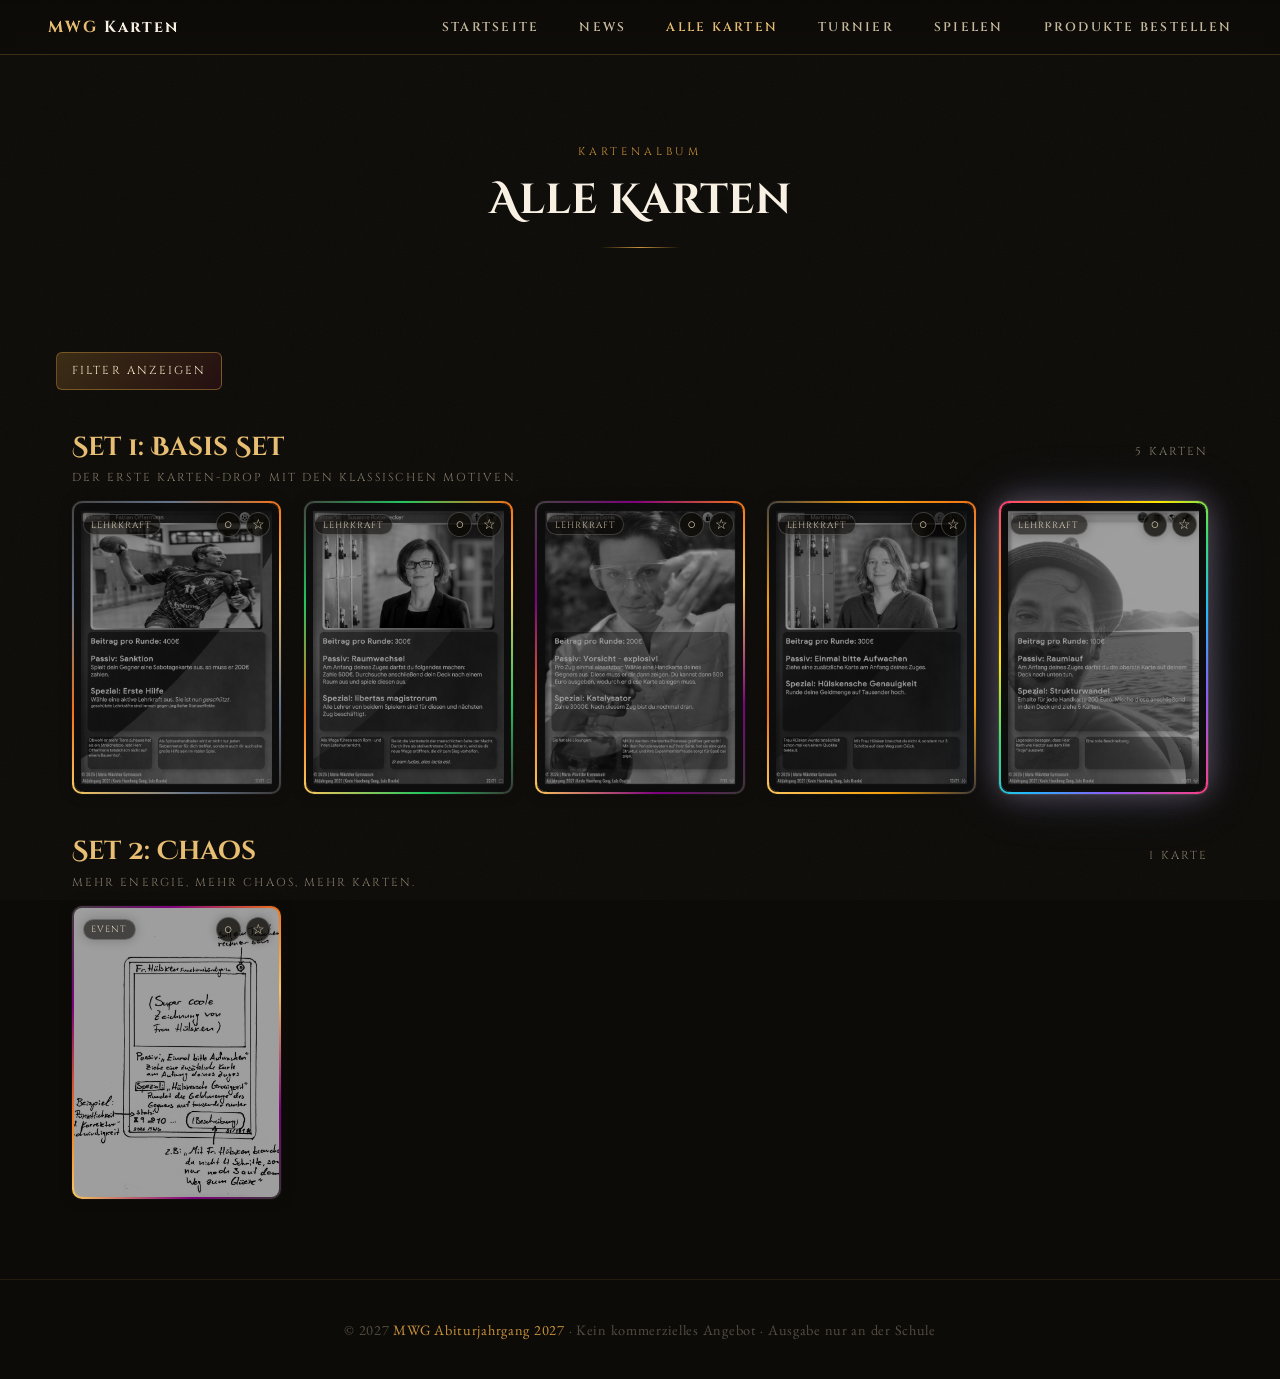
==== commit 6ff32c50: "Made it more beautiful" ====
--- a/cards.html
+++ b/cards.html
@@ -28,11 +28,49 @@
     <div class="section-rule"></div>
   </div>
 
-  <div class="cards-search-row">
-    <select class="cards-filter-select" id="cardCollectionFilter" onchange="filterCards()">
-      <option value="all">Alle Sets</option>
-    </select>
-    <input class="cards-search-input" type="text" id="cardSearch" placeholder="Karte suchen …" oninput="filterCards()" />
+  <div class="cards-filter-shell">
+    <button
+      class="cards-filter-menu-button"
+      id="cardFilterToggle"
+      type="button"
+      aria-controls="cardFilterMenu"
+      aria-expanded="false"
+      onclick="toggleCardFilterMenu()"
+    >
+      Filter anzeigen
+    </button>
+
+    <div class="cards-filter-menu" id="cardFilterMenu" hidden>
+      <div class="cards-filter-grid">
+        <label class="cards-filter-control">
+          <span>Set</span>
+          <select class="cards-filter-select" id="cardCollectionFilter" onchange="filterCards()">
+            <option value="all">Alle Sets</option>
+          </select>
+        </label>
+
+        <label class="cards-filter-control">
+          <span>Typ</span>
+          <select class="cards-filter-select" id="cardTypeFilter" onchange="filterCards()">
+            <option value="all">Alle Typen</option>
+          </select>
+        </label> 
+        <label class="cards-filter-control cards-filter-control-check">
+          <span>Nur erhaltene</span>
+          <input type="checkbox" id="cardOwnedOnlyFilter" onchange="filterCards()" />
+        </label>
+
+        <label class="cards-filter-control cards-filter-control-check">
+          <span>Nur Favoriten</span>
+          <input type="checkbox" id="cardFavoriteOnlyFilter" onchange="filterCards()" />
+        </label>
+        
+        <label class="cards-filter-control cards-filter-control-text">
+          <span>Suche</span>
+          <input class="cards-search-input" type="text" id="cardSearch" placeholder="Karte suchen …" oninput="filterCards()" />
+        </label>
+      </div>
+    </div>
   </div>
 
   <div class="cards-gallery" id="cardsGrid">
@@ -46,6 +84,32 @@
   </div>
 </div>
 
+<div class="lightbox" id="lightbox" onclick="closeLightbox(event)">
+  <button class="lightbox-close" type="button" aria-label="Schliessen" onclick="closeLightbox()">✕</button>
+  <div class="lightbox-card-detail">
+    <img class="lightbox-img" id="lightboxImg" src="" alt="Karte" />
+    <div class="lightbox-info" id="lightboxInfo">
+      <p class="lightbox-kicker">Kartendetails</p>
+      <h3 class="lightbox-title" id="lightboxTitle">Karte</h3>
+      <div class="lightbox-rarity" id="lightboxRarity">Normal</div>
+      <dl class="lightbox-meta-list">
+        <div class="lightbox-meta-row">
+          <dt>Set</dt>
+          <dd id="lightboxSet">Unbekannt</dd>
+        </div>
+        <div class="lightbox-meta-row">
+          <dt>Typ</dt>
+          <dd id="lightboxType">Event</dd>
+        </div>
+        <div class="lightbox-meta-row">
+          <dt>Index</dt>
+          <dd id="lightboxIndex">-</dd>
+        </div>
+      </dl>
+    </div>
+  </div>
+</div>
+
 <footer>
   <p>© 2027 <span>MWG Abiturjahrgang 2027</span> · Kein kommerzielles Angebot · Ausgabe nur an der Schule</p>
 </footer>
--- a/site.css
+++ b/site.css
@@ -11,6 +11,7 @@
       --slate:       #2c2a26; /* Slate color */
       --shadow:      rgba(13,11,8,.55); /* Shadow color */
       --radius:      6px; /* Border radius */
+      --card-ratio:  5 / 7; /* 1280x1792 card ratio */
       --tournament-box-width: clamp(230px, 26vw, 340px); /* Tournament box width */
     }
 
@@ -82,6 +83,43 @@
         radial-gradient(ellipse 50% 50% at 80% 20%, rgba(201,147,58,.12) 0%, transparent 55%),
         linear-gradient(160deg, #0f0d0a 0%, #1a1510 50%, #0a0c0f 100%);
     }
+    .home-card-whirl {
+      position: absolute;
+      z-index: 1;
+      inset: -10% -8%;
+      opacity: .42;
+      filter: saturate(.82) contrast(1.05);
+      pointer-events: none;
+      overflow: hidden;
+    }
+    .home-card-whirl::after {
+      content: '';
+      position: absolute;
+      inset: 0;
+      background: radial-gradient(ellipse at center, rgba(13,11,8,.2), rgba(13,11,8,.84) 78%);
+    }
+    .home-whirl-row {
+      position: absolute;
+      left: 0;
+      display: flex;
+      align-items: center;
+      gap: 0;
+      width: max-content;
+      animation: cardRowScroll var(--row-speed) linear infinite;
+      animation-delay: var(--row-delay);
+    }
+    .home-whirl-card {
+      flex: 0 0 clamp(105px, 13vw, 178px);
+      aspect-ratio: var(--card-ratio);
+      overflow: hidden;
+      border: 1px solid rgba(232,191,114,.7);
+      border-radius: 8px;
+      box-shadow: 0 16px 30px rgba(0,0,0,.5);
+      transform: translate(var(--random-x), var(--random-y)) rotate(var(--random-rotation));
+      margin-right: clamp(4px, .55vw, 8px);
+    }
+    .home-whirl-card img { width: 100%; height: 100%; display: block; object-fit: cover; }
+    @keyframes cardRowScroll { from { transform: translateX(0); } to { transform: translateX(-50%); } }
     .hero-ornament {
       position: absolute;
       width: 600px; height: 600px;
@@ -136,11 +174,33 @@
       opacity: 0; animation: fadeUp .8s .75s forwards;
       max-width: 600px; margin: 0 auto;
     }
+    .homepage-countdown {
+      max-width: 560px;
+      margin: 1.5rem auto 0;
+      padding: 1rem 1.2rem 1.15rem;
+      border: 1px solid rgba(201,147,58,.35);
+      background: rgba(13,11,8,.54);
+      box-shadow: 0 12px 28px rgba(0,0,0,.25);
+      opacity: 0; animation: fadeUp .8s .85s forwards;
+    }
+    .homepage-countdown-kicker {
+      font-family: 'Cinzel', serif;
+      color: var(--gold-light);
+      font-size: .9rem;
+      letter-spacing: .14em;
+      text-transform: uppercase;
+    }
+    .homepage-countdown-description { color: var(--gold-pale); margin-top: .35rem; }
+    .homepage-countdown-values { display: flex; justify-content: center; gap: clamp(1rem, 5vw, 2.5rem); margin-top: .8rem; }
+    .homepage-countdown-values div { display: grid; gap: .15rem; min-width: 70px; }
+    .homepage-countdown-values strong { font-family: 'Cinzel Decorative', serif; color: var(--parchment); font-size: clamp(1.5rem, 4vw, 2.2rem); line-height: 1; }
+    .homepage-countdown-values span { color: var(--gold); font-family: 'Cinzel', serif; font-size: .58rem; letter-spacing: .13em; text-transform: uppercase; }
     .hero-cta-row {
       display: flex; gap: 1.2rem; justify-content: center; flex-wrap: wrap;
       margin-top: 2.8rem;
       opacity: 0; animation: fadeUp .8s .95s forwards;
     }
+
 
     @keyframes fadeUp {
       from { opacity: 0; transform: translateY(22px); }
@@ -473,12 +533,75 @@
     .cards-header {
       text-align: center; padding: 4rem 2rem 2rem;
     }
-    .cards-search-row {
-      display: flex; justify-content: center; gap: 1rem;
-      margin: 1.5rem auto 2.5rem; flex-wrap: wrap; max-width: 600px; padding: 0 1rem;
+    .cards-filter-shell {
+      max-width: 1200px;
+      margin: 1.5rem auto 2.5rem;
+      padding: 0 1rem;
+      display: grid;
+      gap: .75rem;
+    }
+    .cards-filter-menu-button {
+      width: fit-content;
+      background: linear-gradient(135deg, rgba(201,147,58,.24), rgba(122,26,46,.2));
+      border: 1px solid rgba(201,147,58,.45);
+      border-radius: var(--radius);
+      color: var(--gold-pale);
+      font-family: 'Cinzel', serif;
+      font-size: .72rem;
+      letter-spacing: .18em;
+      text-transform: uppercase;
+      padding: .65rem .95rem;
+      cursor: pointer;
+      transition: border-color .2s, color .2s, transform .2s;
+    }
+    .cards-filter-menu-button:hover {
+      border-color: var(--gold-light);
+      color: #fff;
+      transform: translateY(-1px);
+    }
+    .cards-filter-menu {
+      border: 1px solid rgba(201,147,58,.24);
+      border-radius: 12px;
+      background: linear-gradient(145deg, rgba(255,255,255,.05), rgba(255,255,255,.02));
+      box-shadow: 0 10px 34px rgba(0,0,0,.22);
+      padding: .95rem;
+    }
+    .cards-filter-grid {
+      display: grid;
+      gap: .75rem;
+      grid-template-columns: repeat(auto-fit, minmax(190px, 1fr));
+      align-items: end;
+    }
+    .cards-filter-control {
+      display: grid;
+      gap: .38rem;
+      min-height: 44px;
+    }
+    .cards-filter-control > span {
+      font-family: 'Cinzel', serif;
+      font-size: .62rem;
+      letter-spacing: .17em;
+      text-transform: uppercase;
+      color: rgba(245,230,196,.74);
+    }
+    .cards-filter-control-check {
+      display: flex;
+      flex-direction: row;
+      align-items: center;
+      justify-content: space-between;
+      border: 1px solid rgba(201,147,58,.3);
+      border-radius: var(--radius);
+      background: rgba(255,255,255,.05);
+      padding: .62rem .75rem;
+    }
+    .cards-filter-control-check input {
+      accent-color: var(--gold);
+      width: 15px;
+      height: 15px;
+      cursor: pointer;
     }
     .cards-filter-select {
-      min-width: 220px;
+      width: 100%;
       background: rgba(255,255,255,.05);
       border: 1px solid rgba(201,147,58,.3);
       border-radius: var(--radius);
@@ -528,7 +651,7 @@
 
     .card-collection-grid {
       display: grid;
-      grid-template-columns: repeat(auto-fill, minmax(180px, 1fr));
+      grid-template-columns: repeat(auto-fill, minmax(190px, 1fr));
       gap: 1.4rem;
     }
 
@@ -907,6 +1030,20 @@
       letter-spacing: .16em;
       text-transform: uppercase;
     }
+    .tournament-placeholder {
+      min-height: 280px;
+      display: grid;
+      place-items: center;
+      align-content: center;
+      gap: .7rem;
+      padding: 3rem 1.5rem;
+      border: 1px solid rgba(201,147,58,.22);
+      background: linear-gradient(145deg, rgba(255,255,255,.05), rgba(255,255,255,.015));
+      text-align: center;
+    }
+    .tournament-placeholder-mark { color: var(--gold); font-size: 2.2rem; }
+    .tournament-placeholder h3 { font-family: 'Cinzel Decorative', serif; color: var(--gold-light); font-size: clamp(1.4rem, 3vw, 2.3rem); }
+    .tournament-placeholder p { color: var(--gold-pale); font-size: 1.1rem; }
 
     .tournament-stage-grid {
       display: grid;
@@ -1028,7 +1165,8 @@
       color: rgba(245,230,196,.35);
     }
     .cards-search-input {
-      flex: 1; min-width: 200px;
+      width: 100%;
+      min-width: 0;
       background: rgba(255,255,255,.05);
       border: 1px solid rgba(201,147,58,.3);
       border-radius: var(--radius);
@@ -1054,7 +1192,7 @@
       border-radius: 10px;
       overflow: hidden;
       border: 2px solid transparent;
-      aspect-ratio: 3/4;
+      aspect-ratio: var(--card-ratio);
       background: rgba(255,255,255,.03);
       cursor: pointer;
       transition: transform .3s, filter .3s;
@@ -1072,6 +1210,19 @@
         0 0 24px var(--rarity-glow, rgba(201,147,58,.15)),
         inset 0 0 18px rgba(255,255,255,.04);
     }
+    .card-item[data-owned="false"] {
+      box-shadow:
+        0 0 0 1px rgba(255,255,255,.03),
+        0 0 14px rgba(0,0,0,.25),
+        inset 0 0 12px rgba(255,255,255,.02);
+    }
+    .card-item[data-owned="false"] img {
+      filter: grayscale(1) saturate(.2) brightness(.62);
+    }
+    .card-item[data-owned="false"] .card-item-rarity,
+    .card-item[data-owned="false"] .card-item-type-badge {
+      opacity: .78;
+    }
     .card-item:hover {
       transform: translateY(-6px) scale(1.02);
       filter: saturate(1.06);
@@ -1083,18 +1234,35 @@
     .card-item::before {
       content: '';
       position: absolute;
-      inset: -18% -10% auto -10%;
-      height: 42%;
+      inset: -24% -60%;
+      z-index: 2;
       border-radius: inherit;
       background:
-        radial-gradient(ellipse at center, rgba(255,236,183,.42) 0%, rgba(255,160,42,.28) 30%, rgba(255,85,0,.14) 56%, transparent 78%),
-        radial-gradient(ellipse at 35% 70%, rgba(255,255,255,.18) 0%, transparent 40%),
-        radial-gradient(ellipse at 65% 65%, rgba(255,255,255,.12) 0%, transparent 36%);
-      filter: blur(10px);
-      opacity: .82;
+        linear-gradient(115deg,
+          rgba(255,255,255,0) 36%,
+          rgba(255,255,255,.35) 44%,
+          color-mix(in srgb, var(--rarity-color, rgba(201,147,58,.9)) 65%, white) 50%,
+          rgba(255,255,255,.28) 55%,
+          rgba(255,255,255,0) 64%),
+        linear-gradient(135deg,
+          rgba(255,255,255,0) 0%,
+          rgba(255,255,255,.12) 18%,
+          rgba(255,255,255,0) 34%,
+          rgba(255,255,255,.08) 48%,
+          rgba(255,255,255,0) 64%);
+      background-size: 140% 140%, 120% 120%;
+      background-position: center;
+      mix-blend-mode: screen;
+      filter: blur(1px) saturate(1.1);
+      opacity: 0;
       pointer-events: none;
-      transform: translateY(-8%) scale(1.02);
-      animation: flameFlicker 2.6s ease-in-out infinite;
+      transform: translateX(-130%) rotate(8deg) scale(1.14);
+      will-change: transform, opacity;
+      transition: opacity .28s ease;
+    }
+    .card-item[data-owned="true"]:hover::before {
+      opacity: .92;
+      animation: rarityShimmer 2.35s linear infinite;
     }
     .card-item::after {
       content: '';
@@ -1123,9 +1291,12 @@
       opacity: .92;
       pointer-events: none;
       transition: opacity .3s;
+      animation: none;
+    }
+    .card-item[data-owned="true"]::after {
       animation: flameBorder 4.2s linear infinite;
     }
-    .card-item:hover::after {
+    .card-item[data-owned="true"]:hover::after {
       opacity: 1;
     }
 
@@ -1146,6 +1317,9 @@
         0 0 42px rgba(255,102,196,.18),
         0 0 60px rgba(35,183,255,.16),
         inset 0 0 18px rgba(255,255,255,.06);
+    }
+
+    .card-item[data-rarity="Full Art"][data-owned="true"] {
       animation: rainbowGlow 4.8s linear infinite;
     }
 
@@ -1159,8 +1333,59 @@
           #23b7ff 56%,
           #8b5cf6 70%,
           #ff3d81 100%) border-box;
+      animation: none;
+      opacity: .98;
+    }
+
+    .card-item[data-rarity="Full Art"][data-owned="true"]::after {
       animation: rainbowBorder 4.8s linear infinite;
+    }
+
+    .card-item[data-rarity="Gold"]::before {
+      background:
+        linear-gradient(112deg,
+          rgba(255,255,255,0) 36%,
+          rgba(255,248,221,.72) 44%,
+          rgba(255,218,122,.92) 50%,
+          rgba(255,242,186,.8) 55%,
+          rgba(255,255,255,0) 64%),
+        linear-gradient(135deg,
+          rgba(255,230,170,0) 0%,
+          rgba(255,230,170,.18) 20%,
+          rgba(255,230,170,0) 44%,
+          rgba(255,190,90,.16) 60%,
+          rgba(255,230,170,0) 82%);
+      filter: blur(.8px) saturate(1.2);
+    }
+
+    .card-item[data-rarity="Gold"][data-owned="true"]:hover::before {
       opacity: .98;
+      animation: rarityShimmerGold 2.1s linear infinite;
+    }
+
+    .card-item[data-rarity="Full Art"]::before {
+      background:
+        linear-gradient(112deg,
+          rgba(255,255,255,0) 34%,
+          rgba(255,61,129,.68) 42%,
+          rgba(255,138,0,.72) 48%,
+          rgba(255,230,0,.7) 54%,
+          rgba(53,224,111,.68) 60%,
+          rgba(35,183,255,.68) 66%,
+          rgba(139,92,246,.72) 72%,
+          rgba(255,255,255,0) 80%),
+        linear-gradient(132deg,
+          rgba(255,255,255,0) 0%,
+          rgba(255,255,255,.14) 20%,
+          rgba(255,255,255,0) 40%,
+          rgba(255,255,255,.1) 56%,
+          rgba(255,255,255,0) 74%);
+      filter: blur(1px) saturate(1.35);
+    }
+
+    .card-item[data-rarity="Full Art"][data-owned="true"]:hover::before {
+      opacity: 1;
+      animation: rarityShimmerRainbow 1.95s linear infinite;
     }
 
     .card-item[data-rarity="Full Art"] .card-item-rarity {
@@ -1172,11 +1397,40 @@
         inset 0 0 10px rgba(255,255,255,.04);
     }
 
-    @keyframes flameFlicker {
-      0%, 100% { transform: translateY(-8%) scale(1.02); opacity: .76; }
-      20% { transform: translateY(-10%) scale(1.04) skewX(-1deg); opacity: .88; }
-      50% { transform: translateY(-6%) scale(1.01) skewX(1deg); opacity: .82; }
-      70% { transform: translateY(-9%) scale(1.05); opacity: .92; }
+    @keyframes rarityShimmer {
+      0% {
+        transform: translateX(-130%) rotate(8deg) scale(1.14);
+      }
+      58% {
+        transform: translateX(130%) rotate(8deg) scale(1.14);
+      }
+      100% {
+        transform: translateX(130%) rotate(8deg) scale(1.14);
+      }
+    }
+
+    @keyframes rarityShimmerGold {
+      0% {
+        transform: translateX(-134%) rotate(8deg) scale(1.14);
+      }
+      56% {
+        transform: translateX(134%) rotate(8deg) scale(1.14);
+      }
+      100% {
+        transform: translateX(134%) rotate(8deg) scale(1.14);
+      }
+    }
+
+    @keyframes rarityShimmerRainbow {
+      0% {
+        transform: translateX(-138%) rotate(8deg) scale(1.14);
+      }
+      54% {
+        transform: translateX(138%) rotate(8deg) scale(1.14);
+      }
+      100% {
+        transform: translateX(138%) rotate(8deg) scale(1.14);
+      }
     }
 
     @keyframes flameBorder {
@@ -1239,11 +1493,88 @@
           inset 0 0 18px rgba(255,255,255,.06);
       }
     }
+
+    .card-item-top-row {
+      position: absolute;
+      top: .55rem;
+      left: .55rem;
+      right: .55rem;
+      z-index: 4;
+      display: flex;
+      justify-content: space-between;
+      align-items: center;
+      gap: .45rem;
+      pointer-events: auto;
+    }
+
+    .card-item-type-badge {
+      display: inline-flex;
+      align-items: center;
+      justify-content: center;
+      padding: .22rem .48rem;
+      border-radius: 999px;
+      border: 1px solid rgba(255,255,255,.24);
+      background: rgba(11,9,6,.78);
+      color: rgba(245,230,196,.95);
+      font-family: 'Cinzel', serif;
+      font-size: .56rem;
+      letter-spacing: .11em;
+      text-transform: uppercase;
+      box-shadow: 0 0 12px rgba(0,0,0,.3);
+      pointer-events: none;
+    }
+
+    .card-item-top-actions {
+      display: inline-flex;
+      align-items: center;
+      gap: .32rem;
+      pointer-events: auto;
+    }
+
+    .card-item-owned-marker,
+    .card-item-favorite-marker {
+      display: inline-flex;
+      align-items: center;
+      justify-content: center;
+      width: 1.55rem;
+      height: 1.55rem;
+      border-radius: 50%;
+      border: 1px solid rgba(255,255,255,.2);
+      background: rgba(11,9,6,.78);
+      color: rgba(245,230,196,.92);
+      font-size: .9rem;
+      line-height: 1;
+      box-shadow: 0 0 10px rgba(0,0,0,.28);
+      cursor: pointer;
+      transition: transform .16s ease, border-color .2s ease, box-shadow .2s ease, color .2s ease, background .2s ease;
+      padding: 0;
+    }
+
+    .card-item-owned-marker:hover,
+    .card-item-favorite-marker:hover {
+      transform: translateY(-1px);
+    }
+
+    .card-item-owned-marker[aria-pressed="true"] {
+      color: #cbf7d7;
+      border-color: rgba(106,227,143,.7);
+      background: rgba(24,78,42,.68);
+      box-shadow: 0 0 14px rgba(106,227,143,.34);
+    }
+
+    .card-item-favorite-marker[aria-pressed="true"] {
+      color: #ffd977;
+      border-color: rgba(255,217,119,.7);
+      box-shadow: 0 0 14px rgba(255,217,119,.34);
+    }
+
     .card-item img {
       width: 100%; height: 100%; object-fit: cover; display: block;
+      transition: filter .3s ease;
     }
     .card-item-label {
       position: absolute; bottom: 0; left: 0; right: 0;
+      z-index: 3;
       background: linear-gradient(to top, rgba(13,11,8,.92), transparent);
       padding: 1.2rem .8rem .6rem;
       font-family: 'Cinzel', serif;
@@ -1299,14 +1630,103 @@
       display: none; position: fixed; inset: 0; z-index: 999;
       background: rgba(0,0,0,.85); backdrop-filter: blur(6px);
       align-items: center; justify-content: center;
+      padding: 1.5rem;
     }
     .lightbox.open { display: flex; }
+    .lightbox-card-detail {
+      width: min(100%, 1060px);
+      display: grid;
+      grid-template-columns: minmax(280px, 460px) minmax(260px, 1fr);
+      gap: 1.3rem;
+      align-items: stretch;
+    }
     .lightbox-img {
-      max-width: min(90vw, 460px);
-      max-height: 90vh;
+      width: 100%;
+      aspect-ratio: var(--card-ratio);
+      max-height: min(88vh, 850px);
+      object-fit: contain;
       border-radius: 12px;
       border: 2px solid var(--gold);
       box-shadow: 0 24px 80px rgba(0,0,0,.8), 0 0 40px rgba(201,147,58,.2);
+      background: rgba(13,11,8,.65);
+    }
+    .lightbox-info {
+      border: 1px solid rgba(201,147,58,.24);
+      border-radius: 12px;
+      background: linear-gradient(140deg, rgba(13,11,8,.98), rgba(26,21,16,.92));
+      box-shadow: 0 20px 56px rgba(0,0,0,.45);
+      padding: 1.25rem 1.1rem;
+      display: flex;
+      flex-direction: column;
+      gap: .85rem;
+      min-height: 0;
+    }
+    .lightbox-kicker {
+      margin: 0;
+      font-family: 'Cinzel', serif;
+      font-size: .66rem;
+      letter-spacing: .28em;
+      text-transform: uppercase;
+      color: var(--gold);
+    }
+    .lightbox-title {
+      margin: 0;
+      font-family: 'Cinzel Decorative', serif;
+      font-size: clamp(1.4rem, 2.1vw, 2rem);
+      line-height: 1.2;
+      color: var(--gold-light);
+    }
+    .lightbox-rarity {
+      display: inline-flex;
+      align-items: center;
+      justify-content: center;
+      width: fit-content;
+      padding: .48rem .9rem;
+      border-radius: 999px;
+      border: 1px solid color-mix(in srgb, var(--rarity-color, rgba(201,147,58,.28)) 70%, #fff 30%);
+      background:
+        linear-gradient(135deg,
+          color-mix(in srgb, var(--rarity-color, rgba(201,147,58,.28)) 26%, rgba(10,8,5,.9) 74%),
+          rgba(10,8,5,.82));
+      color: var(--rarity-color, var(--gold-light));
+      font-family: 'Cinzel', serif;
+      font-size: .78rem;
+      font-weight: 700;
+      letter-spacing: .16em;
+      text-transform: uppercase;
+      box-shadow:
+        0 0 18px var(--rarity-glow, rgba(201,147,58,.3)),
+        0 0 28px color-mix(in srgb, var(--rarity-glow, rgba(201,147,58,.3)) 70%, transparent 30%),
+        inset 0 0 12px rgba(255,255,255,.08);
+      text-shadow: 0 0 10px color-mix(in srgb, var(--rarity-color, var(--gold-light)) 45%, transparent 55%);
+    }
+    .lightbox-meta-list {
+      margin: .2rem 0 0;
+      padding: 0;
+      display: grid;
+      gap: .45rem;
+    }
+    .lightbox-meta-row {
+      display: grid;
+      grid-template-columns: 72px 1fr;
+      gap: .75rem;
+      align-items: start;
+      border-top: 1px solid rgba(201,147,58,.14);
+      padding-top: .55rem;
+    }
+    .lightbox-meta-row dt {
+      font-family: 'Cinzel', serif;
+      font-size: .64rem;
+      letter-spacing: .12em;
+      text-transform: uppercase;
+      color: rgba(245,230,196,.65);
+    }
+    .lightbox-meta-row dd {
+      margin: 0;
+      font-size: 1rem;
+      color: var(--gold-pale);
+      line-height: 1.45;
+      overflow-wrap: anywhere;
     }
     .lightbox-close {
       position: absolute; top: 2rem; right: 2rem;
@@ -2258,7 +2678,7 @@
 
     .spielen-teachers-grid {
       display: grid;
-      grid-template-columns: repeat(auto-fit, minmax(180px, 1fr));
+      grid-template-columns: repeat(auto-fit, minmax(240px, 1fr));
       gap: .85rem;
     }
 
@@ -2267,7 +2687,6 @@
     }
 
     .spielen-teacher-card {
-      appearance: none;
       border: 1px solid rgba(201,147,58,.18);
       border-radius: 14px;
       padding: 1rem;
@@ -2276,7 +2695,6 @@
       display: grid;
       gap: .45rem;
       text-align: left;
-      cursor: pointer;
       transition: transform .25s, border-color .25s, box-shadow .25s, background .25s;
     }
 
@@ -2302,6 +2720,120 @@
       color: rgba(245,230,196,.64);
       font-size: .95rem;
       line-height: 1.45;
+    }
+
+    .spielen-teacher-ability-toggle {
+      appearance: none;
+      width: 100%;
+      display: flex;
+      align-items: center;
+      justify-content: space-between;
+      gap: .6rem;
+      padding: .45rem .6rem;
+      border: 1px solid rgba(201,147,58,.22);
+      border-radius: var(--radius);
+      background: rgba(255,255,255,.04);
+      color: var(--gold-pale);
+      font: inherit;
+      cursor: pointer;
+      text-align: left;
+    }
+
+    .spielen-teacher-ability-toggle:hover {
+      border-color: rgba(201,147,58,.48);
+      background: rgba(201,147,58,.1);
+    }
+
+    .spielen-status-effect-manager {
+      display: grid;
+      gap: .55rem;
+      border-top: 1px solid rgba(201,147,58,.12);
+      padding-top: .55rem;
+    }
+
+    .spielen-status-effect-add {
+      display: grid;
+      gap: .3rem;
+    }
+
+    .spielen-status-effect-add span {
+      font-family: 'Cinzel', serif;
+      font-size: .62rem;
+      letter-spacing: .14em;
+      text-transform: uppercase;
+      color: var(--gold);
+    }
+
+    .spielen-status-effect-add select {
+      width: 100%;
+      padding: .48rem .55rem;
+      border: 1px solid rgba(201,147,58,.25);
+      border-radius: var(--radius);
+      background: #1a1510;
+      color: var(--gold-pale);
+      font: inherit;
+      cursor: pointer;
+    }
+
+    .spielen-status-effect-add select option {
+      background: #1a1510;
+      color: var(--gold-pale);
+    }
+
+    .spielen-status-effects {
+      display: flex;
+      flex-wrap: wrap;
+      gap: .35rem;
+      max-height: 7rem;
+      overflow-y: auto;
+      scrollbar-color: rgba(201,147,58,.55) rgba(255,255,255,.05);
+    }
+
+    .spielen-status-effect {
+      display: flex;
+      align-items: flex-start;
+      gap: .5rem;
+      min-width: 0;
+      padding: .28rem .35rem;
+      border: 1px solid rgba(201,147,58,.1);
+      border-radius: var(--radius);
+      background: rgba(255,255,255,.025);
+      color: rgba(245,230,196,.78);
+      cursor: pointer;
+      line-height: 1.25;
+    }
+
+    .spielen-status-effect:hover {
+      border-color: rgba(201,147,58,.35);
+      background: rgba(201,147,58,.08);
+    }
+
+    .spielen-status-effect strong {
+      font-family: 'Cinzel', serif;
+      font-size: .68rem;
+      letter-spacing: .08em;
+      color: var(--gold-light);
+      overflow-wrap: anywhere;
+    }
+
+    .spielen-status-effect-remove {
+      border: 0;
+      padding: 0;
+      background: transparent;
+      color: rgba(245,230,196,.7);
+      font-size: 1rem;
+      line-height: 1;
+      cursor: pointer;
+    }
+
+    .spielen-status-effect-remove:hover {
+      color: #f4a3a3;
+    }
+
+    .spielen-status-effects-empty {
+      color: rgba(245,230,196,.5);
+      font-size: .8rem;
+      line-height: 1.35;
     }
 
     .spielen-teacher-toggle {
@@ -2339,23 +2871,36 @@
 
       nav {
         padding: .75rem 1rem;
-        flex-direction: column;
-        gap: .75rem;
-        align-items: flex-start;
+        flex-direction: row;
+        gap: 1rem;
+        align-items: center;
+        overflow: hidden;
       }
 
+      .nav-logo { flex: 0 0 auto; font-size: .82rem; }
+
       .nav-links {
-        width: 100%;
-        gap: .65rem;
-        flex-wrap: wrap;
+        flex: 1 1 auto;
+        min-width: 0;
+        width: auto;
+        gap: 1.1rem;
+        flex-wrap: nowrap;
+        overflow-x: auto;
+        overflow-y: hidden;
+        padding: .15rem 0 .3rem;
+        scrollbar-width: none;
       }
+
+      .nav-links::-webkit-scrollbar { display: none; }
 
       .nav-links a {
         font-size: .68rem;
         letter-spacing: .1em;
+        white-space: nowrap;
+        flex: 0 0 auto;
       }
 
-      .page { padding-top: 122px; }
+      .page { padding-top: 76px; }
       .hero { min-height: auto; padding: 2.8rem 1rem 4rem; }
       .hero-content { max-width: 100%; }
       .hero-title { font-size: clamp(2rem, 11vw, 3.1rem); }
@@ -2363,14 +2908,19 @@
       .hero-cta-row { gap: .75rem; }
       .btn { width: 100%; justify-content: center; }
 
+      .home-card-whirl { inset: -8% -28%; opacity: .34; }
+      .home-whirl-card { flex-basis: 92px; }
+
       .section { padding: 4rem 1rem; }
       .features-grid { grid-template-columns: 1fr; }
       .feature-card { padding: 1.4rem 1.15rem; }
 
       .cards-header { padding: 3rem 1rem 1rem; }
-      .cards-search-row { margin: 1rem auto 1.75rem; padding: 0 .8rem; }
+      .cards-filter-shell { margin: 1rem auto 1.75rem; padding: 0 .8rem; }
+      .cards-filter-grid { grid-template-columns: 1fr; }
+      .cards-filter-menu-button { width: 100%; }
       .cards-gallery { padding: 0 1rem 4rem; gap: 1.5rem; }
-      .card-collection-grid { grid-template-columns: repeat(auto-fill, minmax(130px, 1fr)); gap: .85rem; }
+      .card-collection-grid { grid-template-columns: repeat(auto-fill, minmax(128px, 1fr)); gap: .85rem; }
       .card-item-label { transform: translateY(0); padding-top: .9rem; }
 
       .news-page { padding: 3rem 1rem 4rem; }
@@ -2439,6 +2989,7 @@
       .spielen-summary-total-strip { grid-template-columns: 1fr; }
       .spielen-summary-turn-grid { grid-template-columns: 1fr; }
       .spielen-player-grid, .spielen-teachers-grid { grid-template-columns: 1fr; }
+      .spielen-status-effects { max-height: 9rem; }
       .spielen-turn-actions { justify-content: flex-start; }
       .spielen-action-button { width: 100%; }
       .product-shelf { grid-auto-flow: row; grid-auto-columns: 1fr; }
@@ -2448,5 +2999,17 @@
       .quantity-pill button { width: 30px; height: 30px; }
 
       .lightbox-close { top: 1rem; right: 1rem; }
-      .lightbox-img { max-width: 94vw; }
+      .lightbox-card-detail {
+        grid-template-columns: 1fr;
+        max-height: 92vh;
+        overflow: auto;
+      }
+      .lightbox-img {
+        max-width: 94vw;
+        max-height: 72vh;
+      }
+    }
+
+    @media (prefers-reduced-motion: reduce) {
+      .home-whirl-row { animation: none; transform: translateX(-25%); }
     }
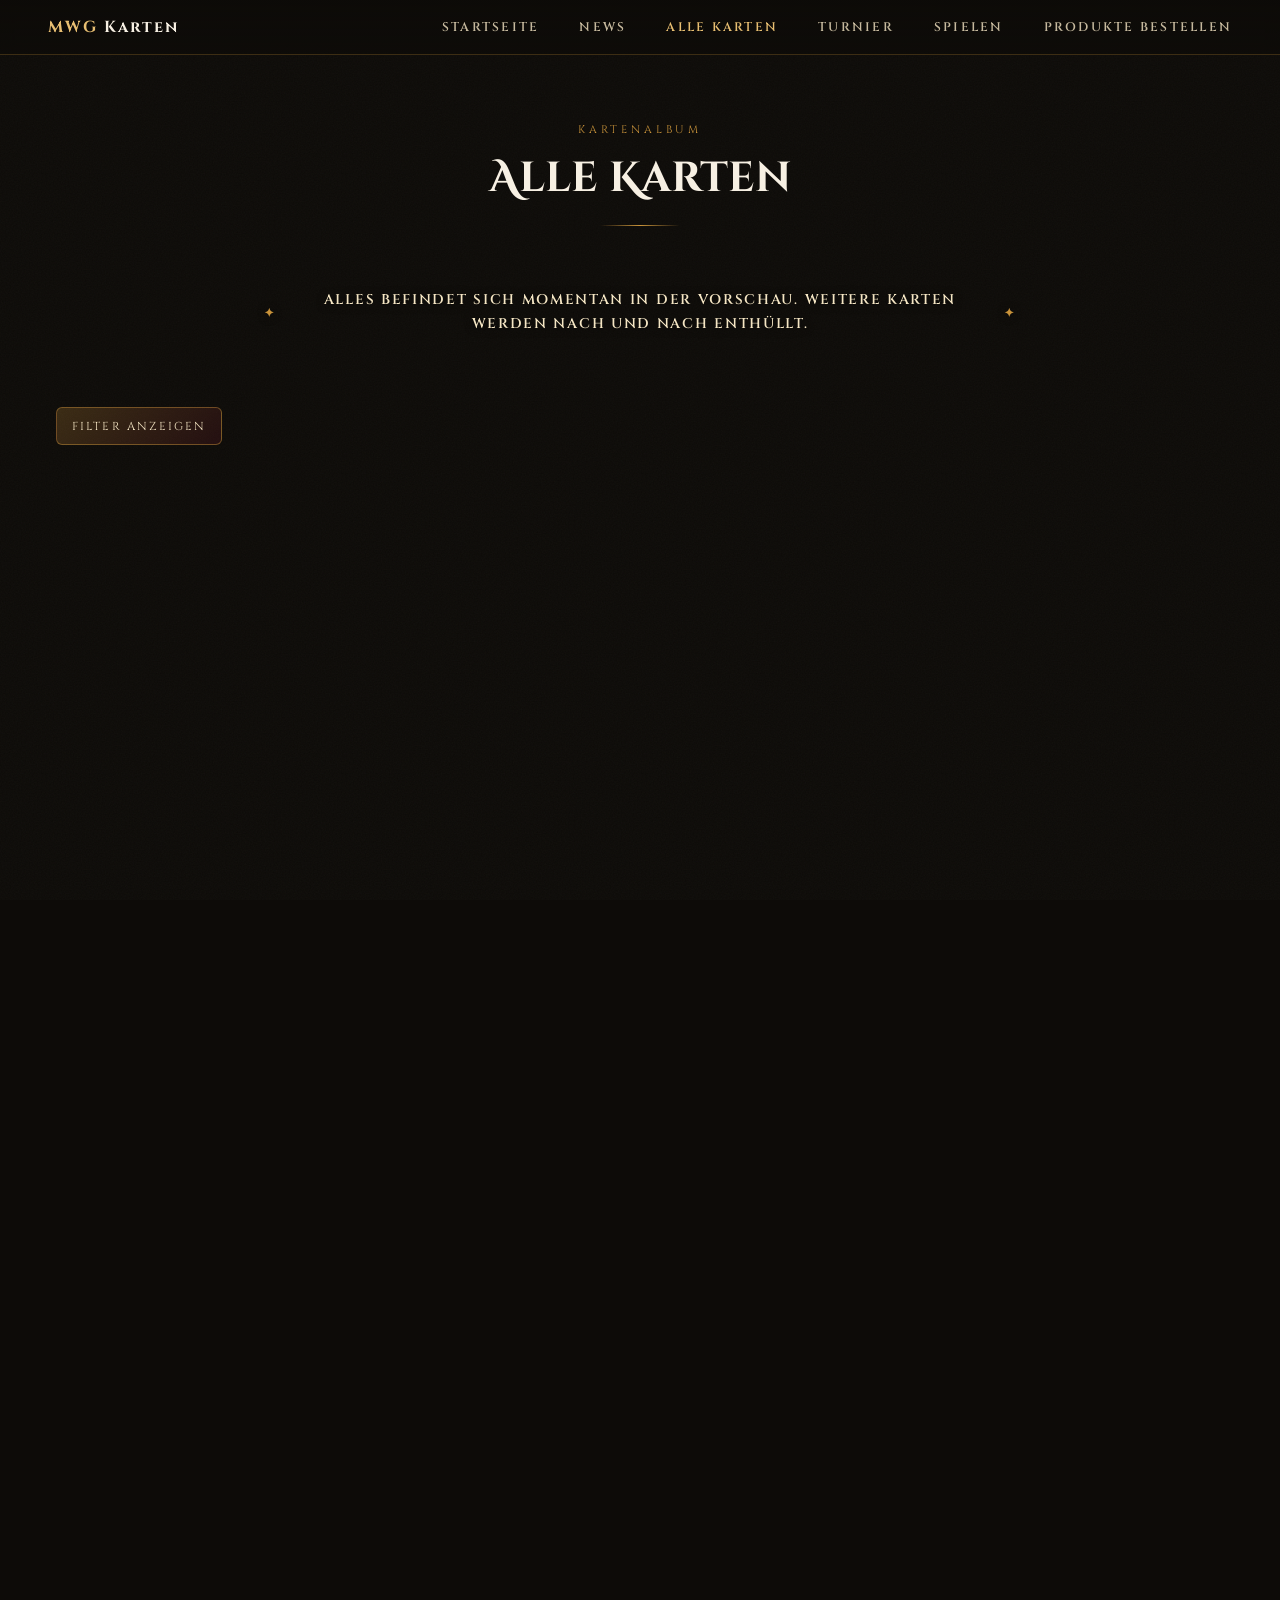
==== commit a409779e: "Added all cards and preview mode" ====
--- a/cards.html
+++ b/cards.html
@@ -26,6 +26,7 @@
     <p class="section-label">Kartenalbum</p>
     <h2 class="section-title">Alle Karten</h2>
     <div class="section-rule"></div>
+    <p class="preview-notice">Alles befindet sich momentan in der Vorschau. Weitere Karten werden nach und nach enthüllt.</p>
   </div>
 
   <div class="cards-filter-shell">
--- a/site.css
+++ b/site.css
@@ -62,7 +62,7 @@
     }
     .nav-links a:hover, .nav-links a.active { opacity: 1; color: var(--gold-light); }
     /* Pages */
-    .page { display: none; min-height: 100vh; padding-top: 80px; position: relative; z-index: 1; }
+    .page { display: none; min-height: 100vh; padding-top: 58px; position: relative; z-index: 1; }
     .page.visible { display: block; } /* Visible page */
     /* Home page */
     /* Hero */
@@ -75,6 +75,48 @@
       padding: 4rem 2rem 6rem; /* Padding */
       overflow: hidden; /* Hide overflow */
     }
+    .home-video-section {
+      width: 100%;
+      background: #0a0c0f;
+      border-bottom: 1px solid rgba(201,147,58,.28);
+      line-height: 0;
+    }
+    .preview-notice {
+      position: relative;
+      max-width: 760px;
+      margin: 0 auto;
+      padding: .85rem 1.5rem 1rem;
+      color: var(--gold-pale);
+      font-family: 'Cinzel', serif;
+      font-size: clamp(.72rem, 1.1vw, .88rem);
+      font-weight: 600;
+      letter-spacing: .12em;
+      line-height: 1.7;
+      text-align: center;
+      text-transform: uppercase;
+      text-shadow: 0 1px 8px rgba(0,0,0,.65);
+    }
+    .preview-notice::before,
+    .preview-notice::after {
+      content: '✦';
+      position: absolute;
+      top: 50%;
+      color: var(--gold);
+      font-size: .75rem;
+      transform: translateY(-50%);
+    }
+    .preview-notice::before { left: .25rem; }
+    .preview-notice::after { right: .25rem; }
+    .home-video-section .preview-notice {
+      border-top: 1px solid rgba(201,147,58,.28);
+    }
+    .home-video {
+      width: 100%;
+      display: block;
+      height: auto;
+      background: #0a0c0f;
+    }
+    .home-video-section[hidden] { display: none; }
     .hero-bg {
       position: absolute; inset: 0;
       background:
@@ -119,6 +161,20 @@
       margin-right: clamp(4px, .55vw, 8px);
     }
     .home-whirl-card img { width: 100%; height: 100%; display: block; object-fit: cover; }
+    .home-whirl-hidden,
+    .home-carousel-hidden {
+      display: flex;
+      align-items: center;
+      justify-content: center;
+      width: 100%;
+      height: 100%;
+      color: rgba(245,230,196,.68);
+      background: repeating-linear-gradient(135deg, rgba(255,255,255,.04) 0 8px, transparent 8px 16px), #15110d;
+      font: .65rem 'Cinzel', serif;
+      letter-spacing: .08em;
+      text-align: center;
+      text-transform: uppercase;
+    }
     @keyframes cardRowScroll { from { transform: translateX(0); } to { transform: translateX(-50%); } }
     .hero-ornament {
       position: absolute;
@@ -625,6 +681,8 @@
     .card-collection {
       display: grid;
       gap: 1rem;
+      content-visibility: auto;
+      contain-intrinsic-size: 0 720px;
     }
 
     .card-collection-header {
@@ -1572,6 +1630,23 @@
       width: 100%; height: 100%; object-fit: cover; display: block;
       transition: filter .3s ease;
     }
+    .card-item-hidden-image {
+      display: flex;
+      align-items: center;
+      justify-content: center;
+      width: 100%;
+      height: 100%;
+      padding: 1rem;
+      color: rgba(245,230,196,.72);
+      background:
+        repeating-linear-gradient(135deg, rgba(255,255,255,.04) 0 8px, transparent 8px 16px),
+        rgba(13,11,8,.82);
+      font-family: 'Cinzel', serif;
+      font-size: .75rem;
+      letter-spacing: .08em;
+      text-align: center;
+      text-transform: uppercase;
+    }
     .card-item-label {
       position: absolute; bottom: 0; left: 0; right: 0;
       z-index: 3;
@@ -2674,6 +2749,79 @@
     .spielen-action-button {
       flex: 1 1 160px;
       justify-content: center;
+      font-size: 2rem;
+      line-height: 1;
+    }
+
+    .spielen-presets {
+      display: grid;
+      grid-template-columns: repeat(2, minmax(0, 1fr));
+      gap: .5rem;
+    }
+
+    .spielen-preset-group {
+      display: grid;
+      grid-template-columns: auto repeat(3, minmax(0, 1fr));
+      gap: .4rem;
+      align-items: center;
+      padding: .35rem;
+      border: 1px solid rgba(201,147,58,.2);
+      border-radius: var(--radius);
+      background: rgba(255,255,255,.025);
+    }
+
+    .spielen-preset-group-label {
+      width: 1.35rem;
+      text-align: center;
+      font-family: 'Cinzel Decorative', serif;
+      font-size: 1.1rem;
+      font-weight: 700;
+    }
+
+    .spielen-preset-group--positive .spielen-preset-group-label {
+      color: #c8f2cf;
+    }
+
+    .spielen-preset-group--negative .spielen-preset-group-label {
+      color: #ffd0d0;
+    }
+
+    .spielen-preset-button {
+      min-width: 0;
+      padding: .62rem .35rem;
+      border: 1px solid rgba(201,147,58,.3);
+      border-radius: var(--radius);
+      background: rgba(255,255,255,.04);
+      color: var(--gold-pale);
+      font-family: 'Cinzel', serif;
+      font-size: .78rem;
+      font-weight: 700;
+      cursor: pointer;
+      transition: background .2s, border-color .2s, transform .2s;
+    }
+
+    .spielen-preset-button:hover {
+      transform: translateY(-1px);
+    }
+
+    .spielen-preset-group--positive .spielen-preset-button {
+      border-color: rgba(122,207,145,.42);
+      color: #c8f2cf;
+    }
+
+    .spielen-preset-group--positive .spielen-preset-button:hover {
+      background: rgba(72,151,91,.24);
+      border-color: rgba(122,207,145,.75);
+    }
+
+    .spielen-preset-group--negative .spielen-preset-button {
+      border-color: rgba(244,163,163,.42);
+      color: #ffd0d0;
+    }
+
+    .spielen-preset-group--negative .spielen-preset-button:hover {
+      background: rgba(151,72,72,.24);
+      border-color: rgba(244,163,163,.75);
     }
 
     .spielen-teachers-grid {
@@ -2703,12 +2851,6 @@
       border-color: rgba(201,147,58,.35);
     }
 
-    .spielen-teacher-card.is-used {
-      border-color: rgba(100,200,120,.55);
-      background: linear-gradient(155deg, rgba(26,61,43,.42), rgba(13,11,8,.96));
-      box-shadow: 0 0 0 1px rgba(122,207,145,.08), 0 16px 34px rgba(0,0,0,.25);
-    }
-
     .spielen-teacher-name {
       font-family: 'Cinzel Decorative', serif;
       font-size: 1.05rem;
@@ -2716,39 +2858,13 @@
       line-height: 1.2;
     }
 
-    .spielen-teacher-status {
-      color: rgba(245,230,196,.64);
-      font-size: .95rem;
-      line-height: 1.45;
-    }
-
-    .spielen-teacher-ability-toggle {
-      appearance: none;
-      width: 100%;
-      display: flex;
-      align-items: center;
-      justify-content: space-between;
-      gap: .6rem;
-      padding: .45rem .6rem;
-      border: 1px solid rgba(201,147,58,.22);
-      border-radius: var(--radius);
-      background: rgba(255,255,255,.04);
-      color: var(--gold-pale);
-      font: inherit;
-      cursor: pointer;
-      text-align: left;
-    }
-
-    .spielen-teacher-ability-toggle:hover {
-      border-color: rgba(201,147,58,.48);
-      background: rgba(201,147,58,.1);
-    }
-
     .spielen-status-effect-manager {
       display: grid;
       gap: .55rem;
-      border-top: 1px solid rgba(201,147,58,.12);
-      padding-top: .55rem;
+      border: 1px solid rgba(201,147,58,.28);
+      border-radius: 10px;
+      padding: .7rem;
+      background: rgba(201,147,58,.06);
     }
 
     .spielen-status-effect-add {
@@ -2783,7 +2899,7 @@
     .spielen-status-effects {
       display: flex;
       flex-wrap: wrap;
-      gap: .35rem;
+      gap: .5rem;
       max-height: 7rem;
       overflow-y: auto;
       scrollbar-color: rgba(201,147,58,.55) rgba(255,255,255,.05);
@@ -2794,11 +2910,12 @@
       align-items: flex-start;
       gap: .5rem;
       min-width: 0;
-      padding: .28rem .35rem;
-      border: 1px solid rgba(201,147,58,.1);
-      border-radius: var(--radius);
-      background: rgba(255,255,255,.025);
-      color: rgba(245,230,196,.78);
+      padding: .48rem .62rem;
+      border: 1px solid rgba(255,201,94,.65);
+      border-radius: 999px;
+      background: linear-gradient(135deg, rgba(201,147,58,.28), rgba(122,78,24,.22));
+      color: #fff2cc;
+      box-shadow: 0 0 0 1px rgba(255,201,94,.08), 0 0 14px rgba(201,147,58,.16);
       cursor: pointer;
       line-height: 1.25;
     }
@@ -2810,9 +2927,9 @@
 
     .spielen-status-effect strong {
       font-family: 'Cinzel', serif;
-      font-size: .68rem;
+      font-size: .76rem;
       letter-spacing: .08em;
-      color: var(--gold-light);
+      color: #fff2cc;
       overflow-wrap: anywhere;
     }
 
@@ -2831,22 +2948,9 @@
     }
 
     .spielen-status-effects-empty {
-      color: rgba(245,230,196,.5);
-      font-size: .8rem;
+      color: rgba(245,230,196,.65);
+      font-size: .88rem;
       line-height: 1.35;
-    }
-
-    .spielen-teacher-toggle {
-      width: fit-content;
-      padding: .22rem .55rem;
-      border-radius: 999px;
-      border: 1px solid rgba(201,147,58,.22);
-      background: rgba(255,255,255,.04);
-      color: var(--gold-pale);
-      font-family: 'Cinzel', serif;
-      font-size: .62rem;
-      letter-spacing: .18em;
-      text-transform: uppercase;
     }
 
     /* Footer */
@@ -2900,7 +3004,7 @@
         flex: 0 0 auto;
       }
 
-      .page { padding-top: 76px; }
+      .page { padding-top: 58px; }
       .hero { min-height: auto; padding: 2.8rem 1rem 4rem; }
       .hero-content { max-width: 100%; }
       .hero-title { font-size: clamp(2rem, 11vw, 3.1rem); }
@@ -2990,6 +3094,8 @@
       .spielen-summary-turn-grid { grid-template-columns: 1fr; }
       .spielen-player-grid, .spielen-teachers-grid { grid-template-columns: 1fr; }
       .spielen-status-effects { max-height: 9rem; }
+      .spielen-presets { grid-template-columns: 1fr; }
+      .spielen-preset-group { grid-template-columns: auto repeat(3, minmax(0, 1fr)); }
       .spielen-turn-actions { justify-content: flex-start; }
       .spielen-action-button { width: 100%; }
       .product-shelf { grid-auto-flow: row; grid-auto-columns: 1fr; }
